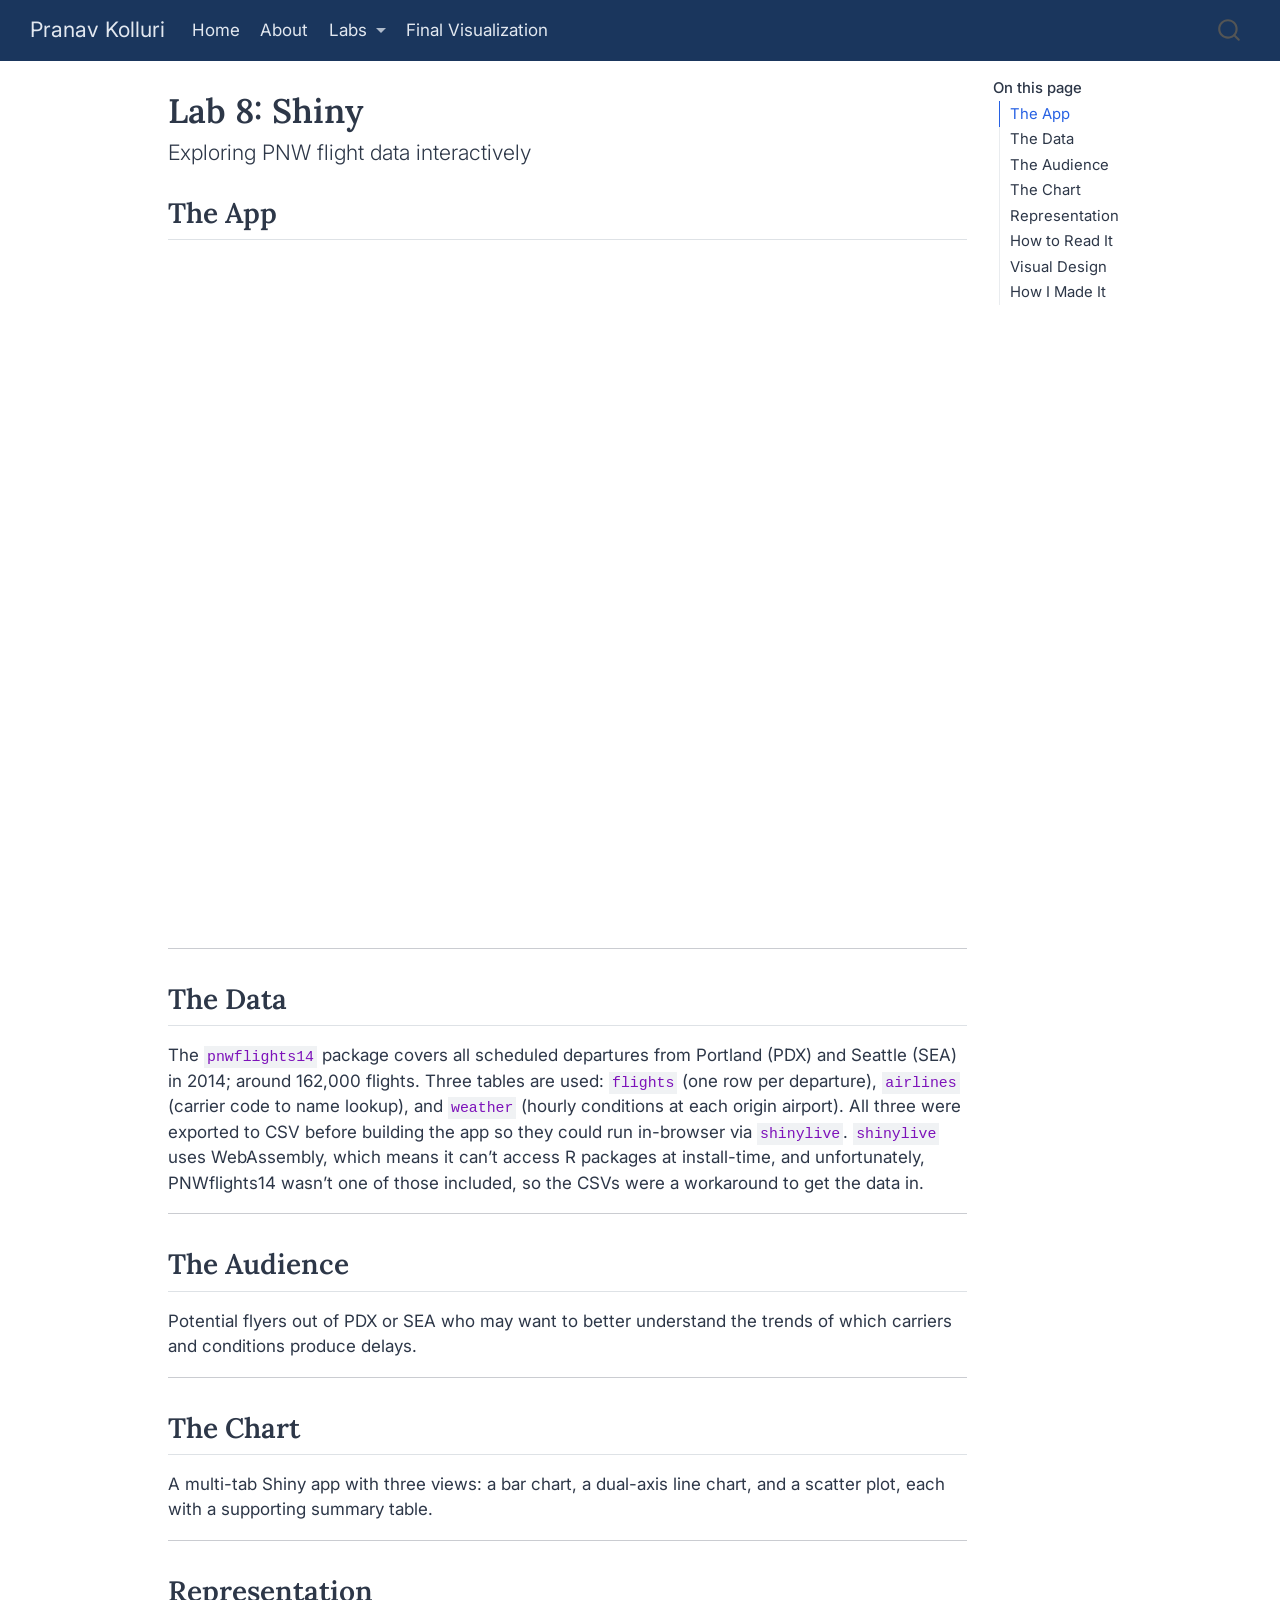
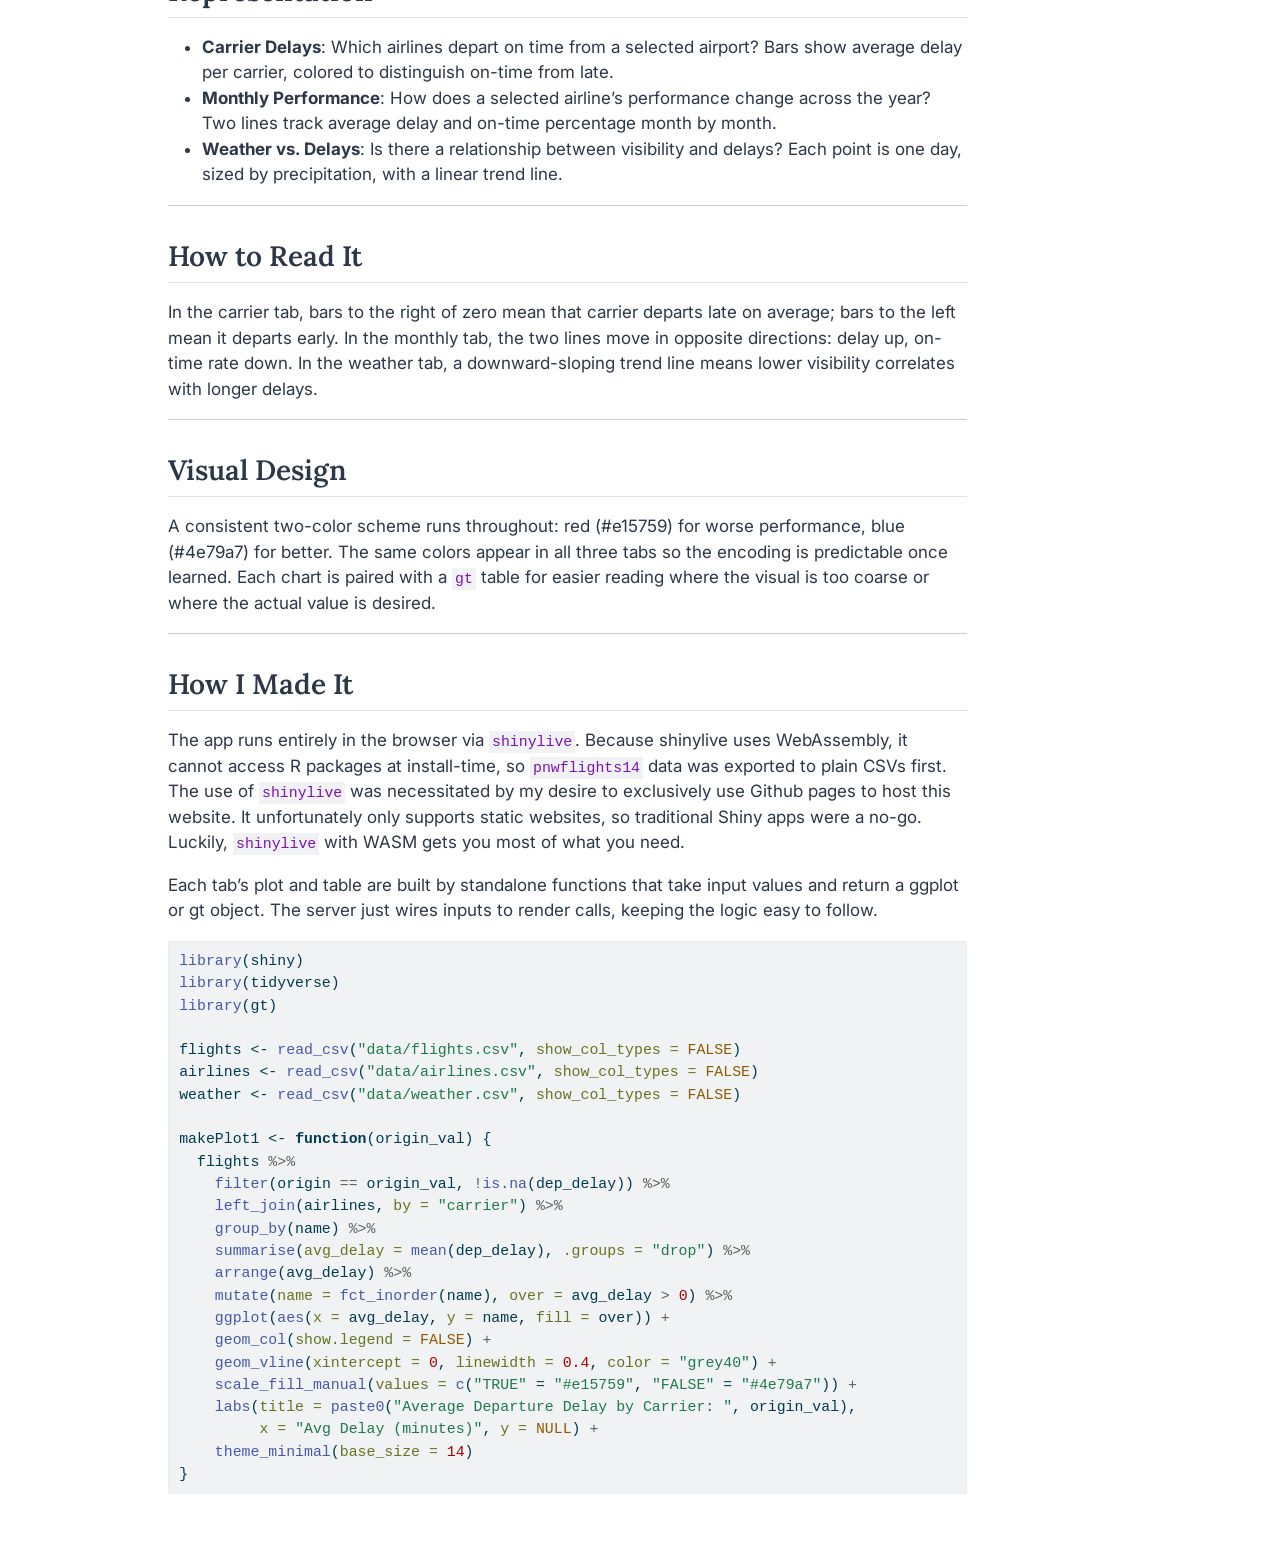
==== docs/index.html @ 8c64f542 "First commit" ====
<html xmlns="http://www.w3.org/1999/xhtml">    
  <head>      
    <title>Redirect to lab-shiny.html</title>      
    <meta http-equiv="refresh" content="0;URL='lab-shiny.html'" />    
  </head>    
  <body> 
  </body>  
</html>
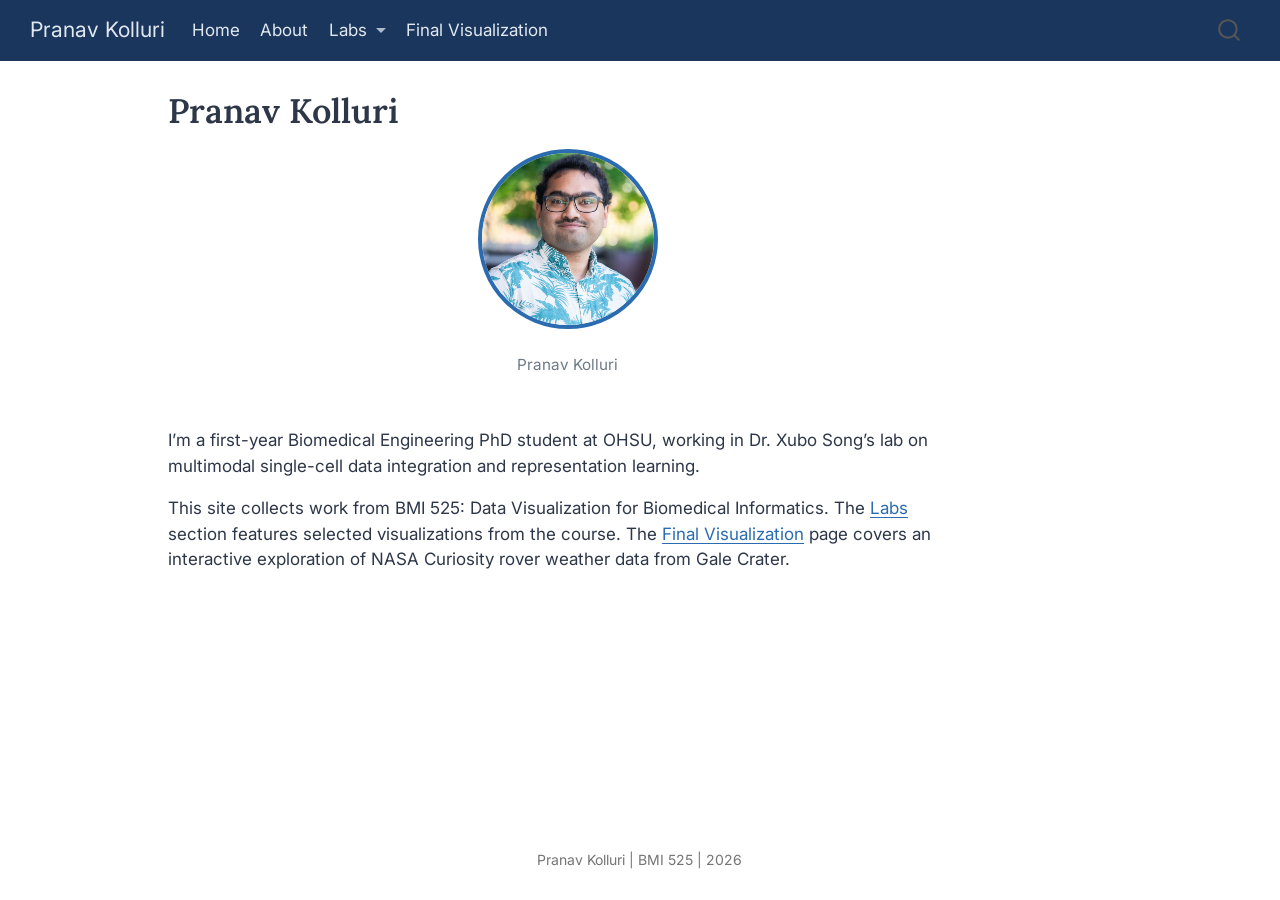
==== commit 4149c271: "refactor to have an images dir instead" ====
--- a/docs/index.html
+++ b/docs/index.html
@@ -1,8 +1,598 @@
-<html xmlns="http://www.w3.org/1999/xhtml">    
-  <head>      
-    <title>Redirect to lab-shiny.html</title>      
-    <meta http-equiv="refresh" content="0;URL='lab-shiny.html'" />    
-  </head>    
-  <body> 
-  </body>  
-</html>     
+<!DOCTYPE html>
+<html xmlns="http://www.w3.org/1999/xhtml" lang="en" xml:lang="en"><head>
+
+<meta charset="utf-8">
+<meta name="generator" content="quarto-1.9.37">
+
+<meta name="viewport" content="width=device-width, initial-scale=1.0, user-scalable=yes">
+
+
+<title>Pranav Kolluri</title>
+<style>
+/* Default styles provided by pandoc.
+** See https://pandoc.org/MANUAL.html#variables-for-html for config info.
+*/
+code{white-space: pre-wrap;}
+span.smallcaps{font-variant: small-caps;}
+div.columns{display: flex; gap: min(4vw, 1.5em);}
+div.column{flex: auto; overflow-x: auto;}
+div.hanging-indent{margin-left: 1.5em; text-indent: -1.5em;}
+ul.task-list{list-style: none;}
+ul.task-list li input[type="checkbox"] {
+  width: 0.8em;
+  margin: 0 0.8em 0.2em -1em; /* quarto-specific, see https://github.com/quarto-dev/quarto-cli/issues/4556 */ 
+  vertical-align: middle;
+}
+</style>
+
+
+<script src="site_libs/quarto-nav/quarto-nav.js"></script>
+<script src="site_libs/quarto-nav/headroom.min.js"></script>
+<script src="site_libs/clipboard/clipboard.min.js"></script>
+<script src="site_libs/quarto-search/autocomplete.umd.js"></script>
+<script src="site_libs/quarto-search/fuse.min.js"></script>
+<script src="site_libs/quarto-search/quarto-search.js"></script>
+<meta name="quarto:offset" content="./">
+<script src="site_libs/quarto-html/quarto.js" type="module"></script>
+<script src="site_libs/quarto-html/tabsets/tabsets.js" type="module"></script>
+<script src="site_libs/quarto-html/popper.min.js"></script>
+<script src="site_libs/quarto-html/tippy.umd.min.js"></script>
+<script src="site_libs/quarto-html/anchor.min.js"></script>
+<link href="site_libs/quarto-html/tippy.css" rel="stylesheet">
+<link href="site_libs/quarto-html/quarto-syntax-highlighting-7f8f88aac4f3542376d5c11b86a4c14d.css" rel="stylesheet" id="quarto-text-highlighting-styles">
+<script src="site_libs/bootstrap/bootstrap.min.js"></script>
+<link href="site_libs/bootstrap/bootstrap-icons.css" rel="stylesheet">
+<link href="site_libs/bootstrap/bootstrap-158031087360bce0ff56dc785ce39e06.min.css" rel="stylesheet" append-hash="true" id="quarto-bootstrap" data-mode="light">
+<script id="quarto-search-options" type="application/json">{
+  "location": "navbar",
+  "copy-button": false,
+  "collapse-after": 3,
+  "panel-placement": "end",
+  "type": "overlay",
+  "limit": 50,
+  "keyboard-shortcut": [
+    "f",
+    "/",
+    "s"
+  ],
+  "show-item-context": false,
+  "language": {
+    "search-no-results-text": "No results",
+    "search-matching-documents-text": "matching documents",
+    "search-copy-link-title": "Copy link to search",
+    "search-hide-matches-text": "Hide additional matches",
+    "search-more-match-text": "more match in this document",
+    "search-more-matches-text": "more matches in this document",
+    "search-clear-button-title": "Clear",
+    "search-text-placeholder": "",
+    "search-detached-cancel-button-title": "Cancel",
+    "search-submit-button-title": "Submit",
+    "search-label": "Search"
+  }
+}</script>
+
+
+<link rel="stylesheet" href="styles.css">
+</head>
+
+<body class="nav-fixed quarto-light">
+
+<div id="quarto-search-results"></div>
+  <header id="quarto-header" class="headroom fixed-top">
+    <nav class="navbar navbar-expand-lg " data-bs-theme="dark">
+      <div class="navbar-container container-fluid">
+      <div class="navbar-brand-container mx-auto">
+    <a class="navbar-brand" href="./index.html">
+    <span class="navbar-title">Pranav Kolluri</span>
+    </a>
+  </div>
+            <div id="quarto-search" class="" title="Search"></div>
+          <button class="navbar-toggler" type="button" data-bs-toggle="collapse" data-bs-target="#navbarCollapse" aria-controls="navbarCollapse" role="menu" aria-expanded="false" aria-label="Toggle navigation" onclick="if (window.quartoToggleHeadroom) { window.quartoToggleHeadroom(); }">
+  <span class="navbar-toggler-icon"></span>
+</button>
+          <div class="collapse navbar-collapse" id="navbarCollapse">
+            <ul class="navbar-nav navbar-nav-scroll me-auto">
+  <li class="nav-item">
+    <a class="nav-link active" href="./index.html" aria-current="page"> 
+<span class="menu-text">Home</span></a>
+  </li>  
+  <li class="nav-item">
+    <a class="nav-link" href="./about.html"> 
+<span class="menu-text">About</span></a>
+  </li>  
+  <li class="nav-item dropdown ">
+    <a class="nav-link dropdown-toggle" href="#" id="nav-menu-labs" role="link" data-bs-toggle="dropdown" aria-expanded="false">
+ <span class="menu-text">Labs</span>
+    </a>
+    <ul class="dropdown-menu" aria-labelledby="nav-menu-labs">    
+        <li>
+    <a class="dropdown-item" href="./lab-moma.html">
+ <span class="dropdown-text">Lab 2: MoMA</span></a>
+  </li>  
+        <li>
+    <a class="dropdown-item" href="./lab-color.html">
+ <span class="dropdown-text">Lab 3: Color</span></a>
+  </li>  
+        <li>
+    <a class="dropdown-item" href="./lab-maps.html">
+ <span class="dropdown-text">Lab 7: Maps</span></a>
+  </li>  
+        <li>
+    <a class="dropdown-item" href="./lab-shiny.html">
+ <span class="dropdown-text">Lab 8: Shiny</span></a>
+  </li>  
+    </ul>
+  </li>
+  <li class="nav-item">
+    <a class="nav-link" href="./final.html"> 
+<span class="menu-text">Final Visualization</span></a>
+  </li>  
+</ul>
+          </div> <!-- /navcollapse -->
+            <div class="quarto-navbar-tools">
+</div>
+      </div> <!-- /container-fluid -->
+    </nav>
+</header>
+<!-- content -->
+<div id="quarto-content" class="quarto-container page-columns page-rows-contents page-layout-article page-navbar">
+<!-- sidebar -->
+<!-- margin-sidebar -->
+    <div id="quarto-margin-sidebar" class="sidebar margin-sidebar zindex-bottom">
+        
+    </div>
+<!-- main -->
+<main class="content" id="quarto-document-content">
+
+<header id="title-block-header" class="quarto-title-block default">
+<div class="quarto-title">
+<h1 class="title">Pranav Kolluri</h1>
+</div>
+
+
+
+<div class="quarto-title-meta">
+
+    
+  
+    
+  </div>
+  
+
+
+</header>
+
+
+<div class="quarto-figure quarto-figure-center">
+<figure class="figure">
+<p><img src="images/pjk_headshot.jpg" class="profile-photo img-fluid figure-img"></p>
+<figcaption>Pranav Kolluri</figcaption>
+</figure>
+</div>
+<div class="hero-text">
+<p>I’m a first-year Biomedical Engineering PhD student at OHSU, working in Dr.&nbsp;Xubo Song’s lab on multimodal single-cell data integration and representation learning.</p>
+<p>This site collects work from BMI 525: Data Visualization for Biomedical Informatics. The <a href="./lab-moma.html">Labs</a> section features selected visualizations from the course. The <a href="./final.html">Final Visualization</a> page covers an interactive exploration of NASA Curiosity rover weather data from Gale Crater.</p>
+</div>
+
+
+
+</main> <!-- /main -->
+<script id="quarto-html-after-body" type="application/javascript">
+  window.document.addEventListener("DOMContentLoaded", function (event) {
+    const icon = "";
+    const anchorJS = new window.AnchorJS();
+    anchorJS.options = {
+      placement: 'right',
+      icon: icon
+    };
+    anchorJS.add('.anchored');
+    const isCodeAnnotation = (el) => {
+      for (const clz of el.classList) {
+        if (clz.startsWith('code-annotation-')) {                     
+          return true;
+        }
+      }
+      return false;
+    }
+    const onCopySuccess = function(e) {
+      // button target
+      const button = e.trigger;
+      // don't keep focus
+      button.blur();
+      // flash "checked"
+      button.classList.add('code-copy-button-checked');
+      var currentTitle = button.getAttribute("title");
+      button.setAttribute("title", "Copied!");
+      let tooltip;
+      if (window.bootstrap) {
+        button.setAttribute("data-bs-toggle", "tooltip");
+        button.setAttribute("data-bs-placement", "left");
+        button.setAttribute("data-bs-title", "Copied!");
+        tooltip = new bootstrap.Tooltip(button, 
+          { trigger: "manual", 
+            customClass: "code-copy-button-tooltip",
+            offset: [0, -8]});
+        tooltip.show();    
+      }
+      setTimeout(function() {
+        if (tooltip) {
+          tooltip.hide();
+          button.removeAttribute("data-bs-title");
+          button.removeAttribute("data-bs-toggle");
+          button.removeAttribute("data-bs-placement");
+        }
+        button.setAttribute("title", currentTitle);
+        button.classList.remove('code-copy-button-checked');
+      }, 1000);
+      // clear code selection
+      e.clearSelection();
+    }
+    const getTextToCopy = function(trigger) {
+      const outerScaffold = trigger.parentElement.cloneNode(true);
+      const codeEl = outerScaffold.querySelector('code');
+      for (const childEl of codeEl.children) {
+        if (isCodeAnnotation(childEl)) {
+          childEl.remove();
+        }
+      }
+      return codeEl.innerText;
+    }
+    const clipboard = new window.ClipboardJS('.code-copy-button:not([data-in-quarto-modal])', {
+      text: getTextToCopy
+    });
+    clipboard.on('success', onCopySuccess);
+    if (window.document.getElementById('quarto-embedded-source-code-modal')) {
+      const clipboardModal = new window.ClipboardJS('.code-copy-button[data-in-quarto-modal]', {
+        text: getTextToCopy,
+        container: window.document.getElementById('quarto-embedded-source-code-modal')
+      });
+      clipboardModal.on('success', onCopySuccess);
+    }
+      var localhostRegex = new RegExp(/^(?:http|https):\/\/localhost\:?[0-9]*\//);
+      var mailtoRegex = new RegExp(/^mailto:/);
+        var filterRegex = new RegExp('/' + window.location.host + '/');
+      var isInternal = (href) => {
+          return filterRegex.test(href) || localhostRegex.test(href) || mailtoRegex.test(href);
+      }
+      // Inspect non-navigation links and adorn them if external
+     var links = window.document.querySelectorAll('a[href]:not(.nav-link):not(.navbar-brand):not(.toc-action):not(.sidebar-link):not(.sidebar-item-toggle):not(.pagination-link):not(.no-external):not([aria-hidden]):not(.dropdown-item):not(.quarto-navigation-tool):not(.about-link)');
+      for (var i=0; i<links.length; i++) {
+        const link = links[i];
+        if (!isInternal(link.href)) {
+          // undo the damage that might have been done by quarto-nav.js in the case of
+          // links that we want to consider external
+          if (link.dataset.originalHref !== undefined) {
+            link.href = link.dataset.originalHref;
+          }
+        }
+      }
+    function tippyHover(el, contentFn, onTriggerFn, onUntriggerFn) {
+      const config = {
+        allowHTML: true,
+        maxWidth: 500,
+        delay: 100,
+        arrow: false,
+        appendTo: function(el) {
+            return el.parentElement;
+        },
+        interactive: true,
+        interactiveBorder: 10,
+        theme: 'quarto',
+        placement: 'bottom-start',
+      };
+      if (contentFn) {
+        config.content = contentFn;
+      }
+      if (onTriggerFn) {
+        config.onTrigger = onTriggerFn;
+      }
+      if (onUntriggerFn) {
+        config.onUntrigger = onUntriggerFn;
+      }
+      window.tippy(el, config); 
+    }
+    const noterefs = window.document.querySelectorAll('a[role="doc-noteref"]');
+    for (var i=0; i<noterefs.length; i++) {
+      const ref = noterefs[i];
+      tippyHover(ref, function() {
+        // use id or data attribute instead here
+        let href = ref.getAttribute('data-footnote-href') || ref.getAttribute('href');
+        try { href = new URL(href).hash; } catch {}
+        const id = href.replace(/^#\/?/, "");
+        const note = window.document.getElementById(id);
+        if (note) {
+          return note.innerHTML;
+        } else {
+          return "";
+        }
+      });
+    }
+    const xrefs = window.document.querySelectorAll('a.quarto-xref');
+    const processXRef = (id, note) => {
+      // Strip column container classes
+      const stripColumnClz = (el) => {
+        el.classList.remove("page-full", "page-columns");
+        if (el.children) {
+          for (const child of el.children) {
+            stripColumnClz(child);
+          }
+        }
+      }
+      stripColumnClz(note)
+      if (id === null || id.startsWith('sec-')) {
+        // Special case sections, only their first couple elements
+        const container = document.createElement("div");
+        if (note.children && note.children.length > 2) {
+          container.appendChild(note.children[0].cloneNode(true));
+          for (let i = 1; i < note.children.length; i++) {
+            const child = note.children[i];
+            if (child.tagName === "P" && child.innerText === "") {
+              continue;
+            } else {
+              container.appendChild(child.cloneNode(true));
+              break;
+            }
+          }
+          if (window.Quarto?.typesetMath) {
+            window.Quarto.typesetMath(container);
+          }
+          return container.innerHTML
+        } else {
+          if (window.Quarto?.typesetMath) {
+            window.Quarto.typesetMath(note);
+          }
+          return note.innerHTML;
+        }
+      } else {
+        // Remove any anchor links if they are present
+        const anchorLink = note.querySelector('a.anchorjs-link');
+        if (anchorLink) {
+          anchorLink.remove();
+        }
+        if (window.Quarto?.typesetMath) {
+          window.Quarto.typesetMath(note);
+        }
+        if (note.classList.contains("callout")) {
+          return note.outerHTML;
+        } else {
+          return note.innerHTML;
+        }
+      }
+    }
+    for (var i=0; i<xrefs.length; i++) {
+      const xref = xrefs[i];
+      tippyHover(xref, undefined, function(instance) {
+        instance.disable();
+        let url = xref.getAttribute('href');
+        let hash = undefined; 
+        if (url.startsWith('#')) {
+          hash = url;
+        } else {
+          try { hash = new URL(url).hash; } catch {}
+        }
+        if (hash) {
+          const id = hash.replace(/^#\/?/, "");
+          const note = window.document.getElementById(id);
+          if (note !== null) {
+            try {
+              const html = processXRef(id, note.cloneNode(true));
+              instance.setContent(html);
+            } finally {
+              instance.enable();
+              instance.show();
+            }
+          } else {
+            // See if we can fetch this
+            fetch(url.split('#')[0])
+            .then(res => res.text())
+            .then(html => {
+              const parser = new DOMParser();
+              const htmlDoc = parser.parseFromString(html, "text/html");
+              const note = htmlDoc.getElementById(id);
+              if (note !== null) {
+                const html = processXRef(id, note);
+                instance.setContent(html);
+              } 
+            }).finally(() => {
+              instance.enable();
+              instance.show();
+            });
+          }
+        } else {
+          // See if we can fetch a full url (with no hash to target)
+          // This is a special case and we should probably do some content thinning / targeting
+          fetch(url)
+          .then(res => res.text())
+          .then(html => {
+            const parser = new DOMParser();
+            const htmlDoc = parser.parseFromString(html, "text/html");
+            const note = htmlDoc.querySelector('main.content');
+            if (note !== null) {
+              // This should only happen for chapter cross references
+              // (since there is no id in the URL)
+              // remove the first header
+              if (note.children.length > 0 && note.children[0].tagName === "HEADER") {
+                note.children[0].remove();
+              }
+              const html = processXRef(null, note);
+              instance.setContent(html);
+            } 
+          }).finally(() => {
+            instance.enable();
+            instance.show();
+          });
+        }
+      }, function(instance) {
+      });
+    }
+        let selectedAnnoteEl;
+        const selectorForAnnotation = ( cell, annotation) => {
+          let cellAttr = 'data-code-cell="' + cell + '"';
+          let lineAttr = 'data-code-annotation="' +  annotation + '"';
+          const selector = 'span[' + cellAttr + '][' + lineAttr + ']';
+          return selector;
+        }
+        const selectCodeLines = (annoteEl) => {
+          const doc = window.document;
+          const targetCell = annoteEl.getAttribute("data-target-cell");
+          const targetAnnotation = annoteEl.getAttribute("data-target-annotation");
+          const annoteSpan = window.document.querySelector(selectorForAnnotation(targetCell, targetAnnotation));
+          const lines = annoteSpan.getAttribute("data-code-lines").split(",");
+          const lineIds = lines.map((line) => {
+            return targetCell + "-" + line;
+          })
+          let top = null;
+          let height = null;
+          let parent = null;
+          if (lineIds.length > 0) {
+              //compute the position of the single el (top and bottom and make a div)
+              const el = window.document.getElementById(lineIds[0]);
+              top = el.offsetTop;
+              height = el.offsetHeight;
+              parent = el.parentElement.parentElement;
+            if (lineIds.length > 1) {
+              const lastEl = window.document.getElementById(lineIds[lineIds.length - 1]);
+              const bottom = lastEl.offsetTop + lastEl.offsetHeight;
+              height = bottom - top;
+            }
+            if (top !== null && height !== null && parent !== null) {
+              // cook up a div (if necessary) and position it 
+              let div = window.document.getElementById("code-annotation-line-highlight");
+              if (div === null) {
+                div = window.document.createElement("div");
+                div.setAttribute("id", "code-annotation-line-highlight");
+                div.style.position = 'absolute';
+                parent.appendChild(div);
+              }
+              div.style.top = top - 2 + "px";
+              div.style.height = height + 4 + "px";
+              div.style.left = 0;
+              let gutterDiv = window.document.getElementById("code-annotation-line-highlight-gutter");
+              if (gutterDiv === null) {
+                gutterDiv = window.document.createElement("div");
+                gutterDiv.setAttribute("id", "code-annotation-line-highlight-gutter");
+                gutterDiv.style.position = 'absolute';
+                const codeCell = window.document.getElementById(targetCell);
+                const gutter = codeCell.querySelector('.code-annotation-gutter');
+                gutter.appendChild(gutterDiv);
+              }
+              gutterDiv.style.top = top - 2 + "px";
+              gutterDiv.style.height = height + 4 + "px";
+            }
+            selectedAnnoteEl = annoteEl;
+          }
+        };
+        const unselectCodeLines = () => {
+          const elementsIds = ["code-annotation-line-highlight", "code-annotation-line-highlight-gutter"];
+          elementsIds.forEach((elId) => {
+            const div = window.document.getElementById(elId);
+            if (div) {
+              div.remove();
+            }
+          });
+          selectedAnnoteEl = undefined;
+        };
+          // Handle positioning of the toggle
+      window.addEventListener(
+        "resize",
+        throttle(() => {
+          elRect = undefined;
+          if (selectedAnnoteEl) {
+            selectCodeLines(selectedAnnoteEl);
+          }
+        }, 10)
+      );
+      function throttle(fn, ms) {
+      let throttle = false;
+      let timer;
+        return (...args) => {
+          if(!throttle) { // first call gets through
+              fn.apply(this, args);
+              throttle = true;
+          } else { // all the others get throttled
+              if(timer) clearTimeout(timer); // cancel #2
+              timer = setTimeout(() => {
+                fn.apply(this, args);
+                timer = throttle = false;
+              }, ms);
+          }
+        };
+      }
+        // Attach click handler to the DT
+        const annoteDls = window.document.querySelectorAll('dt[data-target-cell]');
+        for (const annoteDlNode of annoteDls) {
+          annoteDlNode.addEventListener('click', (event) => {
+            const clickedEl = event.target;
+            if (clickedEl !== selectedAnnoteEl) {
+              unselectCodeLines();
+              const activeEl = window.document.querySelector('dt[data-target-cell].code-annotation-active');
+              if (activeEl) {
+                activeEl.classList.remove('code-annotation-active');
+              }
+              selectCodeLines(clickedEl);
+              clickedEl.classList.add('code-annotation-active');
+            } else {
+              // Unselect the line
+              unselectCodeLines();
+              clickedEl.classList.remove('code-annotation-active');
+            }
+          });
+        }
+    const findCites = (el) => {
+      const parentEl = el.parentElement;
+      if (parentEl) {
+        const cites = parentEl.dataset.cites;
+        if (cites) {
+          return {
+            el,
+            cites: cites.split(' ')
+          };
+        } else {
+          return findCites(el.parentElement)
+        }
+      } else {
+        return undefined;
+      }
+    };
+    var bibliorefs = window.document.querySelectorAll('a[role="doc-biblioref"]');
+    for (var i=0; i<bibliorefs.length; i++) {
+      const ref = bibliorefs[i];
+      const citeInfo = findCites(ref);
+      if (citeInfo) {
+        tippyHover(citeInfo.el, function() {
+          var popup = window.document.createElement('div');
+          citeInfo.cites.forEach(function(cite) {
+            var citeDiv = window.document.createElement('div');
+            citeDiv.classList.add('hanging-indent');
+            citeDiv.classList.add('csl-entry');
+            var biblioDiv = window.document.getElementById('ref-' + cite);
+            if (biblioDiv) {
+              citeDiv.innerHTML = biblioDiv.innerHTML;
+            }
+            popup.appendChild(citeDiv);
+          });
+          return popup.innerHTML;
+        });
+      }
+    }
+  });
+  </script>
+</div> <!-- /content -->
+<footer class="footer">
+  <div class="nav-footer">
+    <div class="nav-footer-left">
+      &nbsp;
+    </div>   
+    <div class="nav-footer-center">
+<p>Pranav Kolluri | BMI 525 | 2026</p>
+</div>
+    <div class="nav-footer-right">
+      &nbsp;
+    </div>
+  </div>
+</footer>
+
+
+
+
+</body></html>
--- a/docs/site_libs/quarto-html/tippy.css
+++ b/docs/site_libs/quarto-html/tippy.css
@@ -0,0 +1 @@
+.tippy-box[data-animation=fade][data-state=hidden]{opacity:0}[data-tippy-root]{max-width:calc(100vw - 10px)}.tippy-box{position:relative;background-color:#333;color:#fff;border-radius:4px;font-size:14px;line-height:1.4;white-space:normal;outline:0;transition-property:transform,visibility,opacity}.tippy-box[data-placement^=top]>.tippy-arrow{bottom:0}.tippy-box[data-placement^=top]>.tippy-arrow:before{bottom:-7px;left:0;border-width:8px 8px 0;border-top-color:initial;transform-origin:center top}.tippy-box[data-placement^=bottom]>.tippy-arrow{top:0}.tippy-box[data-placement^=bottom]>.tippy-arrow:before{top:-7px;left:0;border-width:0 8px 8px;border-bottom-color:initial;transform-origin:center bottom}.tippy-box[data-placement^=left]>.tippy-arrow{right:0}.tippy-box[data-placement^=left]>.tippy-arrow:before{border-width:8px 0 8px 8px;border-left-color:initial;right:-7px;transform-origin:center left}.tippy-box[data-placement^=right]>.tippy-arrow{left:0}.tippy-box[data-placement^=right]>.tippy-arrow:before{left:-7px;border-width:8px 8px 8px 0;border-right-color:initial;transform-origin:center right}.tippy-box[data-inertia][data-state=visible]{transition-timing-function:cubic-bezier(.54,1.5,.38,1.11)}.tippy-arrow{width:16px;height:16px;color:#333}.tippy-arrow:before{content:"";position:absolute;border-color:transparent;border-style:solid}.tippy-content{position:relative;padding:5px 9px;z-index:1}
--- a/docs/site_libs/quarto-html/quarto-syntax-highlighting-7f8f88aac4f3542376d5c11b86a4c14d.css
+++ b/docs/site_libs/quarto-html/quarto-syntax-highlighting-7f8f88aac4f3542376d5c11b86a4c14d.css
@@ -0,0 +1,236 @@
+/* quarto syntax highlight colors */
+:root {
+  --quarto-hl-ot-color: #003B4F;
+  --quarto-hl-at-color: #657422;
+  --quarto-hl-ss-color: #20794D;
+  --quarto-hl-an-color: #5E5E5E;
+  --quarto-hl-fu-color: #4758AB;
+  --quarto-hl-st-color: #20794D;
+  --quarto-hl-cf-color: #003B4F;
+  --quarto-hl-op-color: #5E5E5E;
+  --quarto-hl-er-color: #AD0000;
+  --quarto-hl-bn-color: #AD0000;
+  --quarto-hl-al-color: #AD0000;
+  --quarto-hl-va-color: #111111;
+  --quarto-hl-bu-color: inherit;
+  --quarto-hl-ex-color: inherit;
+  --quarto-hl-pp-color: #AD0000;
+  --quarto-hl-in-color: #5E5E5E;
+  --quarto-hl-vs-color: #20794D;
+  --quarto-hl-wa-color: #5E5E5E;
+  --quarto-hl-do-color: #5E5E5E;
+  --quarto-hl-im-color: #00769E;
+  --quarto-hl-ch-color: #20794D;
+  --quarto-hl-dt-color: #AD0000;
+  --quarto-hl-fl-color: #AD0000;
+  --quarto-hl-co-color: #5E5E5E;
+  --quarto-hl-cv-color: #5E5E5E;
+  --quarto-hl-cn-color: #8f5902;
+  --quarto-hl-sc-color: #5E5E5E;
+  --quarto-hl-dv-color: #AD0000;
+  --quarto-hl-kw-color: #003B4F;
+}
+
+/* other quarto variables */
+:root {
+  --quarto-font-monospace: SFMono-Regular, Menlo, Monaco, Consolas, "Liberation Mono", "Courier New", monospace;
+}
+
+/* syntax highlight based on Pandoc's rules */
+pre > code.sourceCode > span {
+  color: #003B4F;
+}
+
+code.sourceCode > span {
+  color: #003B4F;
+}
+
+div.sourceCode,
+div.sourceCode pre.sourceCode {
+  color: #003B4F;
+}
+
+/* Normal */
+code span {
+  color: #003B4F;
+}
+
+/* Alert */
+code span.al {
+  color: #AD0000;
+  font-style: inherit;
+}
+
+/* Annotation */
+code span.an {
+  color: #5E5E5E;
+  font-style: inherit;
+}
+
+/* Attribute */
+code span.at {
+  color: #657422;
+  font-style: inherit;
+}
+
+/* BaseN */
+code span.bn {
+  color: #AD0000;
+  font-style: inherit;
+}
+
+/* BuiltIn */
+code span.bu {
+  font-style: inherit;
+}
+
+/* ControlFlow */
+code span.cf {
+  color: #003B4F;
+  font-weight: bold;
+  font-style: inherit;
+}
+
+/* Char */
+code span.ch {
+  color: #20794D;
+  font-style: inherit;
+}
+
+/* Constant */
+code span.cn {
+  color: #8f5902;
+  font-style: inherit;
+}
+
+/* Comment */
+code span.co {
+  color: #5E5E5E;
+  font-style: inherit;
+}
+
+/* CommentVar */
+code span.cv {
+  color: #5E5E5E;
+  font-style: italic;
+}
+
+/* Documentation */
+code span.do {
+  color: #5E5E5E;
+  font-style: italic;
+}
+
+/* DataType */
+code span.dt {
+  color: #AD0000;
+  font-style: inherit;
+}
+
+/* DecVal */
+code span.dv {
+  color: #AD0000;
+  font-style: inherit;
+}
+
+/* Error */
+code span.er {
+  color: #AD0000;
+  font-style: inherit;
+}
+
+/* Extension */
+code span.ex {
+  font-style: inherit;
+}
+
+/* Float */
+code span.fl {
+  color: #AD0000;
+  font-style: inherit;
+}
+
+/* Function */
+code span.fu {
+  color: #4758AB;
+  font-style: inherit;
+}
+
+/* Import */
+code span.im {
+  color: #00769E;
+  font-style: inherit;
+}
+
+/* Information */
+code span.in {
+  color: #5E5E5E;
+  font-style: inherit;
+}
+
+/* Keyword */
+code span.kw {
+  color: #003B4F;
+  font-weight: bold;
+  font-style: inherit;
+}
+
+/* Operator */
+code span.op {
+  color: #5E5E5E;
+  font-style: inherit;
+}
+
+/* Other */
+code span.ot {
+  color: #003B4F;
+  font-style: inherit;
+}
+
+/* Preprocessor */
+code span.pp {
+  color: #AD0000;
+  font-style: inherit;
+}
+
+/* SpecialChar */
+code span.sc {
+  color: #5E5E5E;
+  font-style: inherit;
+}
+
+/* SpecialString */
+code span.ss {
+  color: #20794D;
+  font-style: inherit;
+}
+
+/* String */
+code span.st {
+  color: #20794D;
+  font-style: inherit;
+}
+
+/* Variable */
+code span.va {
+  color: #111111;
+  font-style: inherit;
+}
+
+/* VerbatimString */
+code span.vs {
+  color: #20794D;
+  font-style: inherit;
+}
+
+/* Warning */
+code span.wa {
+  color: #5E5E5E;
+  font-style: italic;
+}
+
+.prevent-inlining {
+  content: "</";
+}
+
+/*# sourceMappingURL=789ad8cd35626ba772517505b42a116e.css.map */
--- a/docs/styles.css
+++ b/docs/styles.css
@@ -0,0 +1,55 @@
+@import url('https://fonts.googleapis.com/css2?family=Inter:ital,wght@0,300;0,400;0,600;1,400&family=Lora:wght@400;600&display=swap');
+
+body {
+  font-family: 'Inter', sans-serif;
+  font-weight: 400;
+  color: #2d3748;
+}
+
+h1, h2, h3, h4 {
+  font-family: 'Lora', serif;
+  font-weight: 600;
+}
+
+.navbar {
+  background-color: #1a365d !important;
+}
+
+.navbar-brand, .navbar .nav-link {
+  color: #e2e8f0 !important;
+}
+
+.navbar .nav-link:hover {
+  color: #ffffff !important;
+}
+
+a {
+  color: #2b6cb0;
+}
+
+a:hover {
+  color: #1a365d;
+}
+
+.hero-text {
+  padding: 2rem 0 1rem 0;
+}
+
+.profile-photo {
+  border-radius: 50%;
+  width: 180px;
+  height: 180px;
+  object-fit: cover;
+  object-position: center 20%;
+  border: 4px solid #2b6cb0;
+  display: block;
+  margin: 0 auto 1.5rem auto;
+}
+
+code {
+  font-size: 0.875em;
+}
+
+.figure-caption, figcaption {
+  text-align: center;
+}
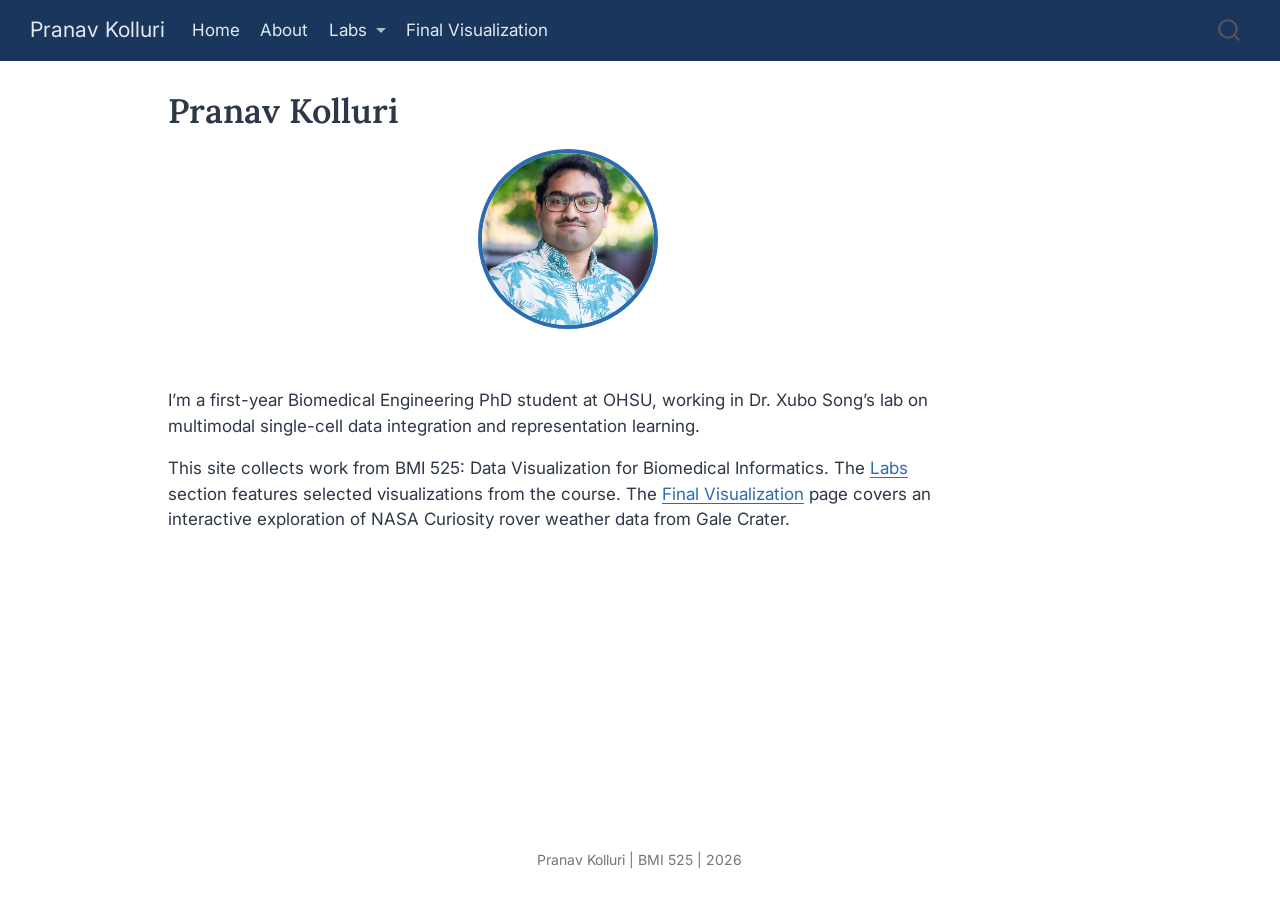
==== commit 0cd1a67b: "removed image caption" ====
--- a/docs/index.html
+++ b/docs/index.html
@@ -163,12 +163,7 @@
 </header>
 
 
-<div class="quarto-figure quarto-figure-center">
-<figure class="figure">
-<p><img src="images/pjk_headshot.jpg" class="profile-photo img-fluid figure-img"></p>
-<figcaption>Pranav Kolluri</figcaption>
-</figure>
-</div>
+<p><img src="images/pjk_headshot.jpg" class="profile-photo img-fluid"></p>
 <div class="hero-text">
 <p>I’m a first-year Biomedical Engineering PhD student at OHSU, working in Dr.&nbsp;Xubo Song’s lab on multimodal single-cell data integration and representation learning.</p>
 <p>This site collects work from BMI 525: Data Visualization for Biomedical Informatics. The <a href="./lab-moma.html">Labs</a> section features selected visualizations from the course. The <a href="./final.html">Final Visualization</a> page covers an interactive exploration of NASA Curiosity rover weather data from Gale Crater.</p>
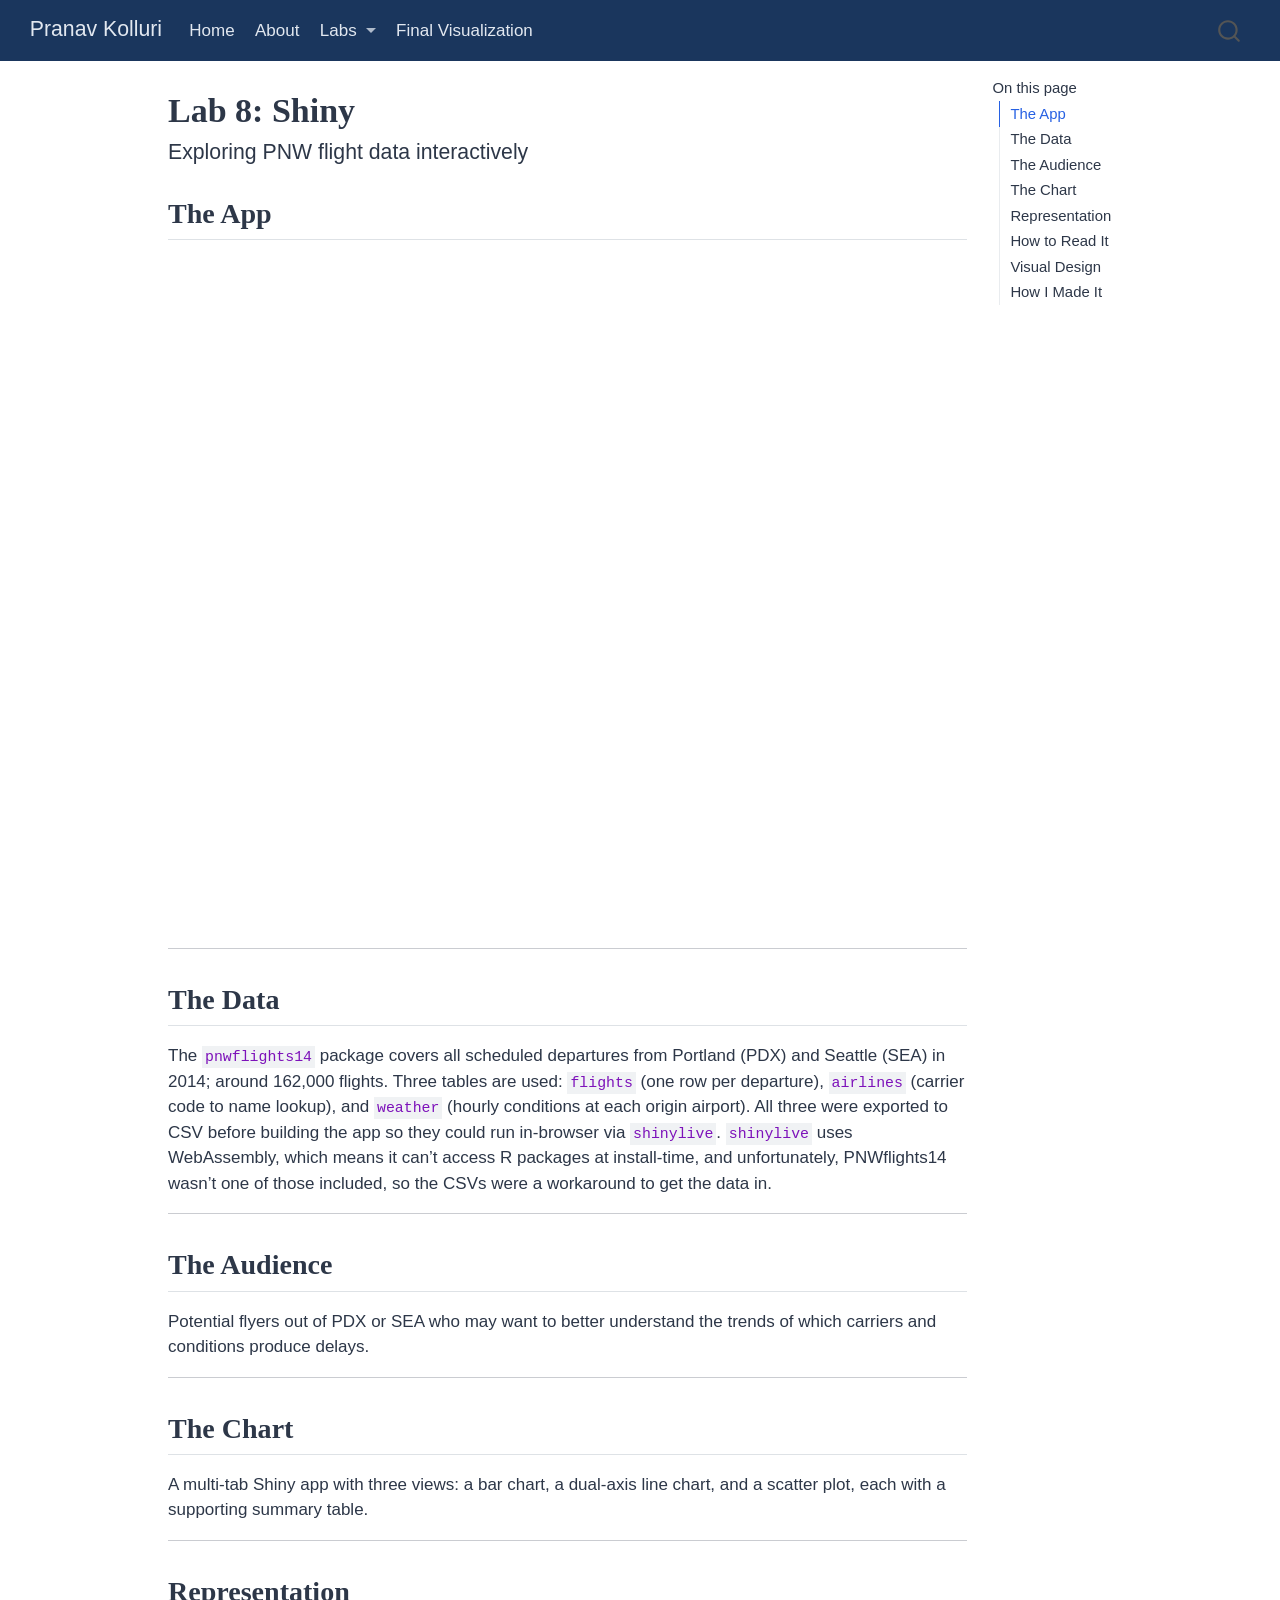
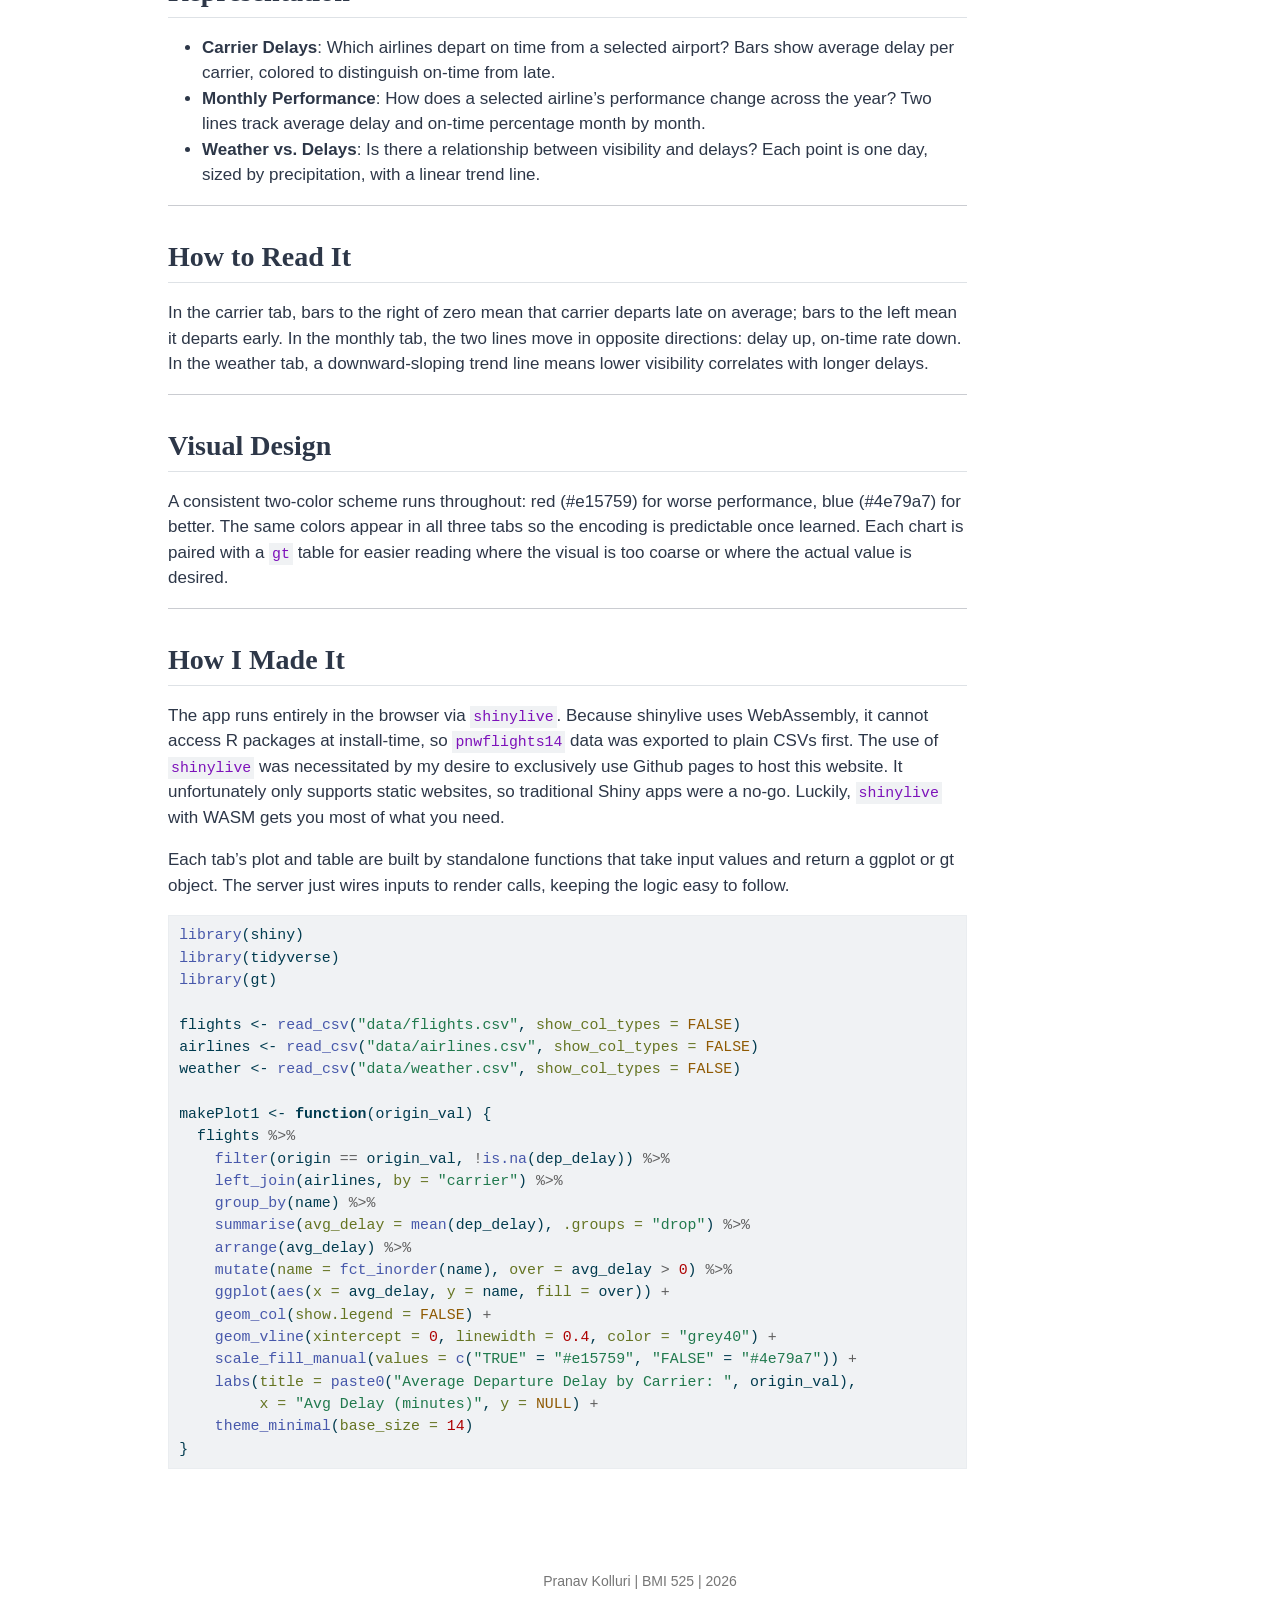
==== commit 1418cdd4: "fixed missing images for the labs, i made an oopsy on the gitignore" ====
--- a/docs/index.html
+++ b/docs/index.html
@@ -1,593 +1,8 @@
-<!DOCTYPE html>
-<html xmlns="http://www.w3.org/1999/xhtml" lang="en" xml:lang="en"><head>
-
-<meta charset="utf-8">
-<meta name="generator" content="quarto-1.9.37">
-
-<meta name="viewport" content="width=device-width, initial-scale=1.0, user-scalable=yes">
-
-
-<title>Pranav Kolluri</title>
-<style>
-/* Default styles provided by pandoc.
-** See https://pandoc.org/MANUAL.html#variables-for-html for config info.
-*/
-code{white-space: pre-wrap;}
-span.smallcaps{font-variant: small-caps;}
-div.columns{display: flex; gap: min(4vw, 1.5em);}
-div.column{flex: auto; overflow-x: auto;}
-div.hanging-indent{margin-left: 1.5em; text-indent: -1.5em;}
-ul.task-list{list-style: none;}
-ul.task-list li input[type="checkbox"] {
-  width: 0.8em;
-  margin: 0 0.8em 0.2em -1em; /* quarto-specific, see https://github.com/quarto-dev/quarto-cli/issues/4556 */ 
-  vertical-align: middle;
-}
-</style>
-
-
-<script src="site_libs/quarto-nav/quarto-nav.js"></script>
-<script src="site_libs/quarto-nav/headroom.min.js"></script>
-<script src="site_libs/clipboard/clipboard.min.js"></script>
-<script src="site_libs/quarto-search/autocomplete.umd.js"></script>
-<script src="site_libs/quarto-search/fuse.min.js"></script>
-<script src="site_libs/quarto-search/quarto-search.js"></script>
-<meta name="quarto:offset" content="./">
-<script src="site_libs/quarto-html/quarto.js" type="module"></script>
-<script src="site_libs/quarto-html/tabsets/tabsets.js" type="module"></script>
-<script src="site_libs/quarto-html/popper.min.js"></script>
-<script src="site_libs/quarto-html/tippy.umd.min.js"></script>
-<script src="site_libs/quarto-html/anchor.min.js"></script>
-<link href="site_libs/quarto-html/tippy.css" rel="stylesheet">
-<link href="site_libs/quarto-html/quarto-syntax-highlighting-7f8f88aac4f3542376d5c11b86a4c14d.css" rel="stylesheet" id="quarto-text-highlighting-styles">
-<script src="site_libs/bootstrap/bootstrap.min.js"></script>
-<link href="site_libs/bootstrap/bootstrap-icons.css" rel="stylesheet">
-<link href="site_libs/bootstrap/bootstrap-158031087360bce0ff56dc785ce39e06.min.css" rel="stylesheet" append-hash="true" id="quarto-bootstrap" data-mode="light">
-<script id="quarto-search-options" type="application/json">{
-  "location": "navbar",
-  "copy-button": false,
-  "collapse-after": 3,
-  "panel-placement": "end",
-  "type": "overlay",
-  "limit": 50,
-  "keyboard-shortcut": [
-    "f",
-    "/",
-    "s"
-  ],
-  "show-item-context": false,
-  "language": {
-    "search-no-results-text": "No results",
-    "search-matching-documents-text": "matching documents",
-    "search-copy-link-title": "Copy link to search",
-    "search-hide-matches-text": "Hide additional matches",
-    "search-more-match-text": "more match in this document",
-    "search-more-matches-text": "more matches in this document",
-    "search-clear-button-title": "Clear",
-    "search-text-placeholder": "",
-    "search-detached-cancel-button-title": "Cancel",
-    "search-submit-button-title": "Submit",
-    "search-label": "Search"
-  }
-}</script>
-
-
-<link rel="stylesheet" href="styles.css">
-</head>
-
-<body class="nav-fixed quarto-light">
-
-<div id="quarto-search-results"></div>
-  <header id="quarto-header" class="headroom fixed-top">
-    <nav class="navbar navbar-expand-lg " data-bs-theme="dark">
-      <div class="navbar-container container-fluid">
-      <div class="navbar-brand-container mx-auto">
-    <a class="navbar-brand" href="./index.html">
-    <span class="navbar-title">Pranav Kolluri</span>
-    </a>
-  </div>
-            <div id="quarto-search" class="" title="Search"></div>
-          <button class="navbar-toggler" type="button" data-bs-toggle="collapse" data-bs-target="#navbarCollapse" aria-controls="navbarCollapse" role="menu" aria-expanded="false" aria-label="Toggle navigation" onclick="if (window.quartoToggleHeadroom) { window.quartoToggleHeadroom(); }">
-  <span class="navbar-toggler-icon"></span>
-</button>
-          <div class="collapse navbar-collapse" id="navbarCollapse">
-            <ul class="navbar-nav navbar-nav-scroll me-auto">
-  <li class="nav-item">
-    <a class="nav-link active" href="./index.html" aria-current="page"> 
-<span class="menu-text">Home</span></a>
-  </li>  
-  <li class="nav-item">
-    <a class="nav-link" href="./about.html"> 
-<span class="menu-text">About</span></a>
-  </li>  
-  <li class="nav-item dropdown ">
-    <a class="nav-link dropdown-toggle" href="#" id="nav-menu-labs" role="link" data-bs-toggle="dropdown" aria-expanded="false">
- <span class="menu-text">Labs</span>
-    </a>
-    <ul class="dropdown-menu" aria-labelledby="nav-menu-labs">    
-        <li>
-    <a class="dropdown-item" href="./lab-moma.html">
- <span class="dropdown-text">Lab 2: MoMA</span></a>
-  </li>  
-        <li>
-    <a class="dropdown-item" href="./lab-color.html">
- <span class="dropdown-text">Lab 3: Color</span></a>
-  </li>  
-        <li>
-    <a class="dropdown-item" href="./lab-maps.html">
- <span class="dropdown-text">Lab 7: Maps</span></a>
-  </li>  
-        <li>
-    <a class="dropdown-item" href="./lab-shiny.html">
- <span class="dropdown-text">Lab 8: Shiny</span></a>
-  </li>  
-    </ul>
-  </li>
-  <li class="nav-item">
-    <a class="nav-link" href="./final.html"> 
-<span class="menu-text">Final Visualization</span></a>
-  </li>  
-</ul>
-          </div> <!-- /navcollapse -->
-            <div class="quarto-navbar-tools">
-</div>
-      </div> <!-- /container-fluid -->
-    </nav>
-</header>
-<!-- content -->
-<div id="quarto-content" class="quarto-container page-columns page-rows-contents page-layout-article page-navbar">
-<!-- sidebar -->
-<!-- margin-sidebar -->
-    <div id="quarto-margin-sidebar" class="sidebar margin-sidebar zindex-bottom">
-        
-    </div>
-<!-- main -->
-<main class="content" id="quarto-document-content">
-
-<header id="title-block-header" class="quarto-title-block default">
-<div class="quarto-title">
-<h1 class="title">Pranav Kolluri</h1>
-</div>
-
-
-
-<div class="quarto-title-meta">
-
-    
-  
-    
-  </div>
-  
-
-
-</header>
-
-
-<p><img src="images/pjk_headshot.jpg" class="profile-photo img-fluid"></p>
-<div class="hero-text">
-<p>I’m a first-year Biomedical Engineering PhD student at OHSU, working in Dr.&nbsp;Xubo Song’s lab on multimodal single-cell data integration and representation learning.</p>
-<p>This site collects work from BMI 525: Data Visualization for Biomedical Informatics. The <a href="./lab-moma.html">Labs</a> section features selected visualizations from the course. The <a href="./final.html">Final Visualization</a> page covers an interactive exploration of NASA Curiosity rover weather data from Gale Crater.</p>
-</div>
-
-
-
-</main> <!-- /main -->
-<script id="quarto-html-after-body" type="application/javascript">
-  window.document.addEventListener("DOMContentLoaded", function (event) {
-    const icon = "";
-    const anchorJS = new window.AnchorJS();
-    anchorJS.options = {
-      placement: 'right',
-      icon: icon
-    };
-    anchorJS.add('.anchored');
-    const isCodeAnnotation = (el) => {
-      for (const clz of el.classList) {
-        if (clz.startsWith('code-annotation-')) {                     
-          return true;
-        }
-      }
-      return false;
-    }
-    const onCopySuccess = function(e) {
-      // button target
-      const button = e.trigger;
-      // don't keep focus
-      button.blur();
-      // flash "checked"
-      button.classList.add('code-copy-button-checked');
-      var currentTitle = button.getAttribute("title");
-      button.setAttribute("title", "Copied!");
-      let tooltip;
-      if (window.bootstrap) {
-        button.setAttribute("data-bs-toggle", "tooltip");
-        button.setAttribute("data-bs-placement", "left");
-        button.setAttribute("data-bs-title", "Copied!");
-        tooltip = new bootstrap.Tooltip(button, 
-          { trigger: "manual", 
-            customClass: "code-copy-button-tooltip",
-            offset: [0, -8]});
-        tooltip.show();    
-      }
-      setTimeout(function() {
-        if (tooltip) {
-          tooltip.hide();
-          button.removeAttribute("data-bs-title");
-          button.removeAttribute("data-bs-toggle");
-          button.removeAttribute("data-bs-placement");
-        }
-        button.setAttribute("title", currentTitle);
-        button.classList.remove('code-copy-button-checked');
-      }, 1000);
-      // clear code selection
-      e.clearSelection();
-    }
-    const getTextToCopy = function(trigger) {
-      const outerScaffold = trigger.parentElement.cloneNode(true);
-      const codeEl = outerScaffold.querySelector('code');
-      for (const childEl of codeEl.children) {
-        if (isCodeAnnotation(childEl)) {
-          childEl.remove();
-        }
-      }
-      return codeEl.innerText;
-    }
-    const clipboard = new window.ClipboardJS('.code-copy-button:not([data-in-quarto-modal])', {
-      text: getTextToCopy
-    });
-    clipboard.on('success', onCopySuccess);
-    if (window.document.getElementById('quarto-embedded-source-code-modal')) {
-      const clipboardModal = new window.ClipboardJS('.code-copy-button[data-in-quarto-modal]', {
-        text: getTextToCopy,
-        container: window.document.getElementById('quarto-embedded-source-code-modal')
-      });
-      clipboardModal.on('success', onCopySuccess);
-    }
-      var localhostRegex = new RegExp(/^(?:http|https):\/\/localhost\:?[0-9]*\//);
-      var mailtoRegex = new RegExp(/^mailto:/);
-        var filterRegex = new RegExp('/' + window.location.host + '/');
-      var isInternal = (href) => {
-          return filterRegex.test(href) || localhostRegex.test(href) || mailtoRegex.test(href);
-      }
-      // Inspect non-navigation links and adorn them if external
-     var links = window.document.querySelectorAll('a[href]:not(.nav-link):not(.navbar-brand):not(.toc-action):not(.sidebar-link):not(.sidebar-item-toggle):not(.pagination-link):not(.no-external):not([aria-hidden]):not(.dropdown-item):not(.quarto-navigation-tool):not(.about-link)');
-      for (var i=0; i<links.length; i++) {
-        const link = links[i];
-        if (!isInternal(link.href)) {
-          // undo the damage that might have been done by quarto-nav.js in the case of
-          // links that we want to consider external
-          if (link.dataset.originalHref !== undefined) {
-            link.href = link.dataset.originalHref;
-          }
-        }
-      }
-    function tippyHover(el, contentFn, onTriggerFn, onUntriggerFn) {
-      const config = {
-        allowHTML: true,
-        maxWidth: 500,
-        delay: 100,
-        arrow: false,
-        appendTo: function(el) {
-            return el.parentElement;
-        },
-        interactive: true,
-        interactiveBorder: 10,
-        theme: 'quarto',
-        placement: 'bottom-start',
-      };
-      if (contentFn) {
-        config.content = contentFn;
-      }
-      if (onTriggerFn) {
-        config.onTrigger = onTriggerFn;
-      }
-      if (onUntriggerFn) {
-        config.onUntrigger = onUntriggerFn;
-      }
-      window.tippy(el, config); 
-    }
-    const noterefs = window.document.querySelectorAll('a[role="doc-noteref"]');
-    for (var i=0; i<noterefs.length; i++) {
-      const ref = noterefs[i];
-      tippyHover(ref, function() {
-        // use id or data attribute instead here
-        let href = ref.getAttribute('data-footnote-href') || ref.getAttribute('href');
-        try { href = new URL(href).hash; } catch {}
-        const id = href.replace(/^#\/?/, "");
-        const note = window.document.getElementById(id);
-        if (note) {
-          return note.innerHTML;
-        } else {
-          return "";
-        }
-      });
-    }
-    const xrefs = window.document.querySelectorAll('a.quarto-xref');
-    const processXRef = (id, note) => {
-      // Strip column container classes
-      const stripColumnClz = (el) => {
-        el.classList.remove("page-full", "page-columns");
-        if (el.children) {
-          for (const child of el.children) {
-            stripColumnClz(child);
-          }
-        }
-      }
-      stripColumnClz(note)
-      if (id === null || id.startsWith('sec-')) {
-        // Special case sections, only their first couple elements
-        const container = document.createElement("div");
-        if (note.children && note.children.length > 2) {
-          container.appendChild(note.children[0].cloneNode(true));
-          for (let i = 1; i < note.children.length; i++) {
-            const child = note.children[i];
-            if (child.tagName === "P" && child.innerText === "") {
-              continue;
-            } else {
-              container.appendChild(child.cloneNode(true));
-              break;
-            }
-          }
-          if (window.Quarto?.typesetMath) {
-            window.Quarto.typesetMath(container);
-          }
-          return container.innerHTML
-        } else {
-          if (window.Quarto?.typesetMath) {
-            window.Quarto.typesetMath(note);
-          }
-          return note.innerHTML;
-        }
-      } else {
-        // Remove any anchor links if they are present
-        const anchorLink = note.querySelector('a.anchorjs-link');
-        if (anchorLink) {
-          anchorLink.remove();
-        }
-        if (window.Quarto?.typesetMath) {
-          window.Quarto.typesetMath(note);
-        }
-        if (note.classList.contains("callout")) {
-          return note.outerHTML;
-        } else {
-          return note.innerHTML;
-        }
-      }
-    }
-    for (var i=0; i<xrefs.length; i++) {
-      const xref = xrefs[i];
-      tippyHover(xref, undefined, function(instance) {
-        instance.disable();
-        let url = xref.getAttribute('href');
-        let hash = undefined; 
-        if (url.startsWith('#')) {
-          hash = url;
-        } else {
-          try { hash = new URL(url).hash; } catch {}
-        }
-        if (hash) {
-          const id = hash.replace(/^#\/?/, "");
-          const note = window.document.getElementById(id);
-          if (note !== null) {
-            try {
-              const html = processXRef(id, note.cloneNode(true));
-              instance.setContent(html);
-            } finally {
-              instance.enable();
-              instance.show();
-            }
-          } else {
-            // See if we can fetch this
-            fetch(url.split('#')[0])
-            .then(res => res.text())
-            .then(html => {
-              const parser = new DOMParser();
-              const htmlDoc = parser.parseFromString(html, "text/html");
-              const note = htmlDoc.getElementById(id);
-              if (note !== null) {
-                const html = processXRef(id, note);
-                instance.setContent(html);
-              } 
-            }).finally(() => {
-              instance.enable();
-              instance.show();
-            });
-          }
-        } else {
-          // See if we can fetch a full url (with no hash to target)
-          // This is a special case and we should probably do some content thinning / targeting
-          fetch(url)
-          .then(res => res.text())
-          .then(html => {
-            const parser = new DOMParser();
-            const htmlDoc = parser.parseFromString(html, "text/html");
-            const note = htmlDoc.querySelector('main.content');
-            if (note !== null) {
-              // This should only happen for chapter cross references
-              // (since there is no id in the URL)
-              // remove the first header
-              if (note.children.length > 0 && note.children[0].tagName === "HEADER") {
-                note.children[0].remove();
-              }
-              const html = processXRef(null, note);
-              instance.setContent(html);
-            } 
-          }).finally(() => {
-            instance.enable();
-            instance.show();
-          });
-        }
-      }, function(instance) {
-      });
-    }
-        let selectedAnnoteEl;
-        const selectorForAnnotation = ( cell, annotation) => {
-          let cellAttr = 'data-code-cell="' + cell + '"';
-          let lineAttr = 'data-code-annotation="' +  annotation + '"';
-          const selector = 'span[' + cellAttr + '][' + lineAttr + ']';
-          return selector;
-        }
-        const selectCodeLines = (annoteEl) => {
-          const doc = window.document;
-          const targetCell = annoteEl.getAttribute("data-target-cell");
-          const targetAnnotation = annoteEl.getAttribute("data-target-annotation");
-          const annoteSpan = window.document.querySelector(selectorForAnnotation(targetCell, targetAnnotation));
-          const lines = annoteSpan.getAttribute("data-code-lines").split(",");
-          const lineIds = lines.map((line) => {
-            return targetCell + "-" + line;
-          })
-          let top = null;
-          let height = null;
-          let parent = null;
-          if (lineIds.length > 0) {
-              //compute the position of the single el (top and bottom and make a div)
-              const el = window.document.getElementById(lineIds[0]);
-              top = el.offsetTop;
-              height = el.offsetHeight;
-              parent = el.parentElement.parentElement;
-            if (lineIds.length > 1) {
-              const lastEl = window.document.getElementById(lineIds[lineIds.length - 1]);
-              const bottom = lastEl.offsetTop + lastEl.offsetHeight;
-              height = bottom - top;
-            }
-            if (top !== null && height !== null && parent !== null) {
-              // cook up a div (if necessary) and position it 
-              let div = window.document.getElementById("code-annotation-line-highlight");
-              if (div === null) {
-                div = window.document.createElement("div");
-                div.setAttribute("id", "code-annotation-line-highlight");
-                div.style.position = 'absolute';
-                parent.appendChild(div);
-              }
-              div.style.top = top - 2 + "px";
-              div.style.height = height + 4 + "px";
-              div.style.left = 0;
-              let gutterDiv = window.document.getElementById("code-annotation-line-highlight-gutter");
-              if (gutterDiv === null) {
-                gutterDiv = window.document.createElement("div");
-                gutterDiv.setAttribute("id", "code-annotation-line-highlight-gutter");
-                gutterDiv.style.position = 'absolute';
-                const codeCell = window.document.getElementById(targetCell);
-                const gutter = codeCell.querySelector('.code-annotation-gutter');
-                gutter.appendChild(gutterDiv);
-              }
-              gutterDiv.style.top = top - 2 + "px";
-              gutterDiv.style.height = height + 4 + "px";
-            }
-            selectedAnnoteEl = annoteEl;
-          }
-        };
-        const unselectCodeLines = () => {
-          const elementsIds = ["code-annotation-line-highlight", "code-annotation-line-highlight-gutter"];
-          elementsIds.forEach((elId) => {
-            const div = window.document.getElementById(elId);
-            if (div) {
-              div.remove();
-            }
-          });
-          selectedAnnoteEl = undefined;
-        };
-          // Handle positioning of the toggle
-      window.addEventListener(
-        "resize",
-        throttle(() => {
-          elRect = undefined;
-          if (selectedAnnoteEl) {
-            selectCodeLines(selectedAnnoteEl);
-          }
-        }, 10)
-      );
-      function throttle(fn, ms) {
-      let throttle = false;
-      let timer;
-        return (...args) => {
-          if(!throttle) { // first call gets through
-              fn.apply(this, args);
-              throttle = true;
-          } else { // all the others get throttled
-              if(timer) clearTimeout(timer); // cancel #2
-              timer = setTimeout(() => {
-                fn.apply(this, args);
-                timer = throttle = false;
-              }, ms);
-          }
-        };
-      }
-        // Attach click handler to the DT
-        const annoteDls = window.document.querySelectorAll('dt[data-target-cell]');
-        for (const annoteDlNode of annoteDls) {
-          annoteDlNode.addEventListener('click', (event) => {
-            const clickedEl = event.target;
-            if (clickedEl !== selectedAnnoteEl) {
-              unselectCodeLines();
-              const activeEl = window.document.querySelector('dt[data-target-cell].code-annotation-active');
-              if (activeEl) {
-                activeEl.classList.remove('code-annotation-active');
-              }
-              selectCodeLines(clickedEl);
-              clickedEl.classList.add('code-annotation-active');
-            } else {
-              // Unselect the line
-              unselectCodeLines();
-              clickedEl.classList.remove('code-annotation-active');
-            }
-          });
-        }
-    const findCites = (el) => {
-      const parentEl = el.parentElement;
-      if (parentEl) {
-        const cites = parentEl.dataset.cites;
-        if (cites) {
-          return {
-            el,
-            cites: cites.split(' ')
-          };
-        } else {
-          return findCites(el.parentElement)
-        }
-      } else {
-        return undefined;
-      }
-    };
-    var bibliorefs = window.document.querySelectorAll('a[role="doc-biblioref"]');
-    for (var i=0; i<bibliorefs.length; i++) {
-      const ref = bibliorefs[i];
-      const citeInfo = findCites(ref);
-      if (citeInfo) {
-        tippyHover(citeInfo.el, function() {
-          var popup = window.document.createElement('div');
-          citeInfo.cites.forEach(function(cite) {
-            var citeDiv = window.document.createElement('div');
-            citeDiv.classList.add('hanging-indent');
-            citeDiv.classList.add('csl-entry');
-            var biblioDiv = window.document.getElementById('ref-' + cite);
-            if (biblioDiv) {
-              citeDiv.innerHTML = biblioDiv.innerHTML;
-            }
-            popup.appendChild(citeDiv);
-          });
-          return popup.innerHTML;
-        });
-      }
-    }
-  });
-  </script>
-</div> <!-- /content -->
-<footer class="footer">
-  <div class="nav-footer">
-    <div class="nav-footer-left">
-      &nbsp;
-    </div>   
-    <div class="nav-footer-center">
-<p>Pranav Kolluri | BMI 525 | 2026</p>
-</div>
-    <div class="nav-footer-right">
-      &nbsp;
-    </div>
-  </div>
-</footer>
-
-
-
-
-</body></html>+<html xmlns="http://www.w3.org/1999/xhtml">    
+  <head>      
+    <title>Redirect to lab-shiny.html</title>      
+    <meta http-equiv="refresh" content="0;URL='lab-shiny.html'" />    
+  </head>    
+  <body> 
+  </body>  
+</html>     
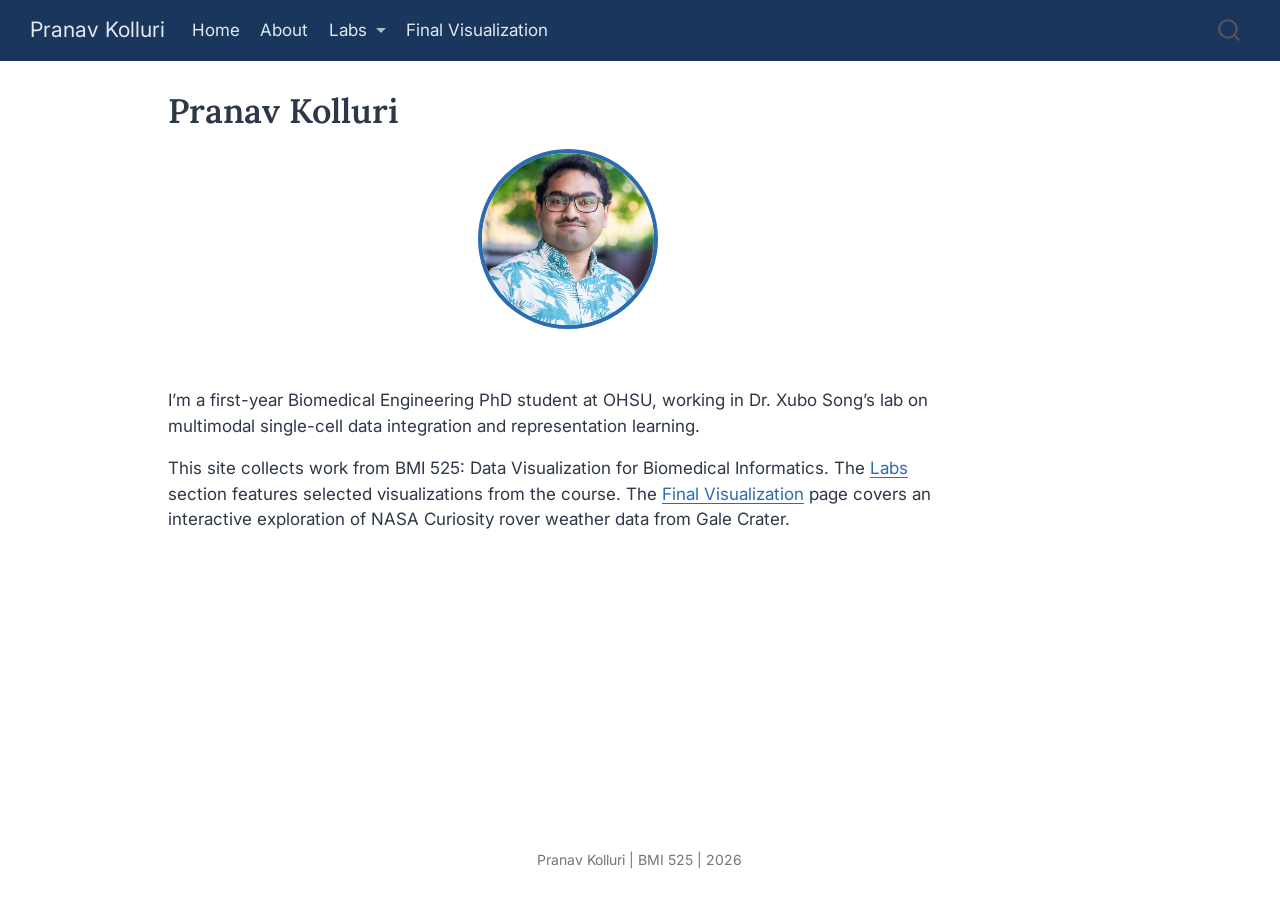
==== commit 88106588: "fixed broken index file from bad render" ====
--- a/docs/index.html
+++ b/docs/index.html
@@ -1,8 +1,593 @@
-<html xmlns="http://www.w3.org/1999/xhtml">    
-  <head>      
-    <title>Redirect to lab-shiny.html</title>      
-    <meta http-equiv="refresh" content="0;URL='lab-shiny.html'" />    
-  </head>    
-  <body> 
-  </body>  
-</html>     
+<!DOCTYPE html>
+<html xmlns="http://www.w3.org/1999/xhtml" lang="en" xml:lang="en"><head>
+
+<meta charset="utf-8">
+<meta name="generator" content="quarto-1.9.37">
+
+<meta name="viewport" content="width=device-width, initial-scale=1.0, user-scalable=yes">
+
+
+<title>Pranav Kolluri</title>
+<style>
+/* Default styles provided by pandoc.
+** See https://pandoc.org/MANUAL.html#variables-for-html for config info.
+*/
+code{white-space: pre-wrap;}
+span.smallcaps{font-variant: small-caps;}
+div.columns{display: flex; gap: min(4vw, 1.5em);}
+div.column{flex: auto; overflow-x: auto;}
+div.hanging-indent{margin-left: 1.5em; text-indent: -1.5em;}
+ul.task-list{list-style: none;}
+ul.task-list li input[type="checkbox"] {
+  width: 0.8em;
+  margin: 0 0.8em 0.2em -1em; /* quarto-specific, see https://github.com/quarto-dev/quarto-cli/issues/4556 */ 
+  vertical-align: middle;
+}
+</style>
+
+
+<script src="site_libs/quarto-nav/quarto-nav.js"></script>
+<script src="site_libs/quarto-nav/headroom.min.js"></script>
+<script src="site_libs/clipboard/clipboard.min.js"></script>
+<script src="site_libs/quarto-search/autocomplete.umd.js"></script>
+<script src="site_libs/quarto-search/fuse.min.js"></script>
+<script src="site_libs/quarto-search/quarto-search.js"></script>
+<meta name="quarto:offset" content="./">
+<script src="site_libs/quarto-html/quarto.js" type="module"></script>
+<script src="site_libs/quarto-html/tabsets/tabsets.js" type="module"></script>
+<script src="site_libs/quarto-html/popper.min.js"></script>
+<script src="site_libs/quarto-html/tippy.umd.min.js"></script>
+<script src="site_libs/quarto-html/anchor.min.js"></script>
+<link href="site_libs/quarto-html/tippy.css" rel="stylesheet">
+<link href="site_libs/quarto-html/quarto-syntax-highlighting-7f8f88aac4f3542376d5c11b86a4c14d.css" rel="stylesheet" id="quarto-text-highlighting-styles">
+<script src="site_libs/bootstrap/bootstrap.min.js"></script>
+<link href="site_libs/bootstrap/bootstrap-icons.css" rel="stylesheet">
+<link href="site_libs/bootstrap/bootstrap-158031087360bce0ff56dc785ce39e06.min.css" rel="stylesheet" append-hash="true" id="quarto-bootstrap" data-mode="light">
+<script id="quarto-search-options" type="application/json">{
+  "location": "navbar",
+  "copy-button": false,
+  "collapse-after": 3,
+  "panel-placement": "end",
+  "type": "overlay",
+  "limit": 50,
+  "keyboard-shortcut": [
+    "f",
+    "/",
+    "s"
+  ],
+  "show-item-context": false,
+  "language": {
+    "search-no-results-text": "No results",
+    "search-matching-documents-text": "matching documents",
+    "search-copy-link-title": "Copy link to search",
+    "search-hide-matches-text": "Hide additional matches",
+    "search-more-match-text": "more match in this document",
+    "search-more-matches-text": "more matches in this document",
+    "search-clear-button-title": "Clear",
+    "search-text-placeholder": "",
+    "search-detached-cancel-button-title": "Cancel",
+    "search-submit-button-title": "Submit",
+    "search-label": "Search"
+  }
+}</script>
+
+
+<link rel="stylesheet" href="styles.css">
+</head>
+
+<body class="nav-fixed quarto-light">
+
+<div id="quarto-search-results"></div>
+  <header id="quarto-header" class="headroom fixed-top">
+    <nav class="navbar navbar-expand-lg " data-bs-theme="dark">
+      <div class="navbar-container container-fluid">
+      <div class="navbar-brand-container mx-auto">
+    <a class="navbar-brand" href="./index.html">
+    <span class="navbar-title">Pranav Kolluri</span>
+    </a>
+  </div>
+            <div id="quarto-search" class="" title="Search"></div>
+          <button class="navbar-toggler" type="button" data-bs-toggle="collapse" data-bs-target="#navbarCollapse" aria-controls="navbarCollapse" role="menu" aria-expanded="false" aria-label="Toggle navigation" onclick="if (window.quartoToggleHeadroom) { window.quartoToggleHeadroom(); }">
+  <span class="navbar-toggler-icon"></span>
+</button>
+          <div class="collapse navbar-collapse" id="navbarCollapse">
+            <ul class="navbar-nav navbar-nav-scroll me-auto">
+  <li class="nav-item">
+    <a class="nav-link active" href="./index.html" aria-current="page"> 
+<span class="menu-text">Home</span></a>
+  </li>  
+  <li class="nav-item">
+    <a class="nav-link" href="./about.html"> 
+<span class="menu-text">About</span></a>
+  </li>  
+  <li class="nav-item dropdown ">
+    <a class="nav-link dropdown-toggle" href="#" id="nav-menu-labs" role="link" data-bs-toggle="dropdown" aria-expanded="false">
+ <span class="menu-text">Labs</span>
+    </a>
+    <ul class="dropdown-menu" aria-labelledby="nav-menu-labs">    
+        <li>
+    <a class="dropdown-item" href="./lab-moma.html">
+ <span class="dropdown-text">Lab 2: MoMA</span></a>
+  </li>  
+        <li>
+    <a class="dropdown-item" href="./lab-color.html">
+ <span class="dropdown-text">Lab 3: Color</span></a>
+  </li>  
+        <li>
+    <a class="dropdown-item" href="./lab-maps.html">
+ <span class="dropdown-text">Lab 7: Maps</span></a>
+  </li>  
+        <li>
+    <a class="dropdown-item" href="./lab-shiny.html">
+ <span class="dropdown-text">Lab 8: Shiny</span></a>
+  </li>  
+    </ul>
+  </li>
+  <li class="nav-item">
+    <a class="nav-link" href="./final.html"> 
+<span class="menu-text">Final Visualization</span></a>
+  </li>  
+</ul>
+          </div> <!-- /navcollapse -->
+            <div class="quarto-navbar-tools">
+</div>
+      </div> <!-- /container-fluid -->
+    </nav>
+</header>
+<!-- content -->
+<div id="quarto-content" class="quarto-container page-columns page-rows-contents page-layout-article page-navbar">
+<!-- sidebar -->
+<!-- margin-sidebar -->
+    <div id="quarto-margin-sidebar" class="sidebar margin-sidebar zindex-bottom">
+        
+    </div>
+<!-- main -->
+<main class="content" id="quarto-document-content">
+
+<header id="title-block-header" class="quarto-title-block default">
+<div class="quarto-title">
+<h1 class="title">Pranav Kolluri</h1>
+</div>
+
+
+
+<div class="quarto-title-meta">
+
+    
+  
+    
+  </div>
+  
+
+
+</header>
+
+
+<p><img src="images/pjk_headshot.jpg" class="profile-photo img-fluid"></p>
+<div class="hero-text">
+<p>I’m a first-year Biomedical Engineering PhD student at OHSU, working in Dr.&nbsp;Xubo Song’s lab on multimodal single-cell data integration and representation learning.</p>
+<p>This site collects work from BMI 525: Data Visualization for Biomedical Informatics. The <a href="./lab-moma.html">Labs</a> section features selected visualizations from the course. The <a href="./final.html">Final Visualization</a> page covers an interactive exploration of NASA Curiosity rover weather data from Gale Crater.</p>
+</div>
+
+
+
+</main> <!-- /main -->
+<script id="quarto-html-after-body" type="application/javascript">
+  window.document.addEventListener("DOMContentLoaded", function (event) {
+    const icon = "";
+    const anchorJS = new window.AnchorJS();
+    anchorJS.options = {
+      placement: 'right',
+      icon: icon
+    };
+    anchorJS.add('.anchored');
+    const isCodeAnnotation = (el) => {
+      for (const clz of el.classList) {
+        if (clz.startsWith('code-annotation-')) {                     
+          return true;
+        }
+      }
+      return false;
+    }
+    const onCopySuccess = function(e) {
+      // button target
+      const button = e.trigger;
+      // don't keep focus
+      button.blur();
+      // flash "checked"
+      button.classList.add('code-copy-button-checked');
+      var currentTitle = button.getAttribute("title");
+      button.setAttribute("title", "Copied!");
+      let tooltip;
+      if (window.bootstrap) {
+        button.setAttribute("data-bs-toggle", "tooltip");
+        button.setAttribute("data-bs-placement", "left");
+        button.setAttribute("data-bs-title", "Copied!");
+        tooltip = new bootstrap.Tooltip(button, 
+          { trigger: "manual", 
+            customClass: "code-copy-button-tooltip",
+            offset: [0, -8]});
+        tooltip.show();    
+      }
+      setTimeout(function() {
+        if (tooltip) {
+          tooltip.hide();
+          button.removeAttribute("data-bs-title");
+          button.removeAttribute("data-bs-toggle");
+          button.removeAttribute("data-bs-placement");
+        }
+        button.setAttribute("title", currentTitle);
+        button.classList.remove('code-copy-button-checked');
+      }, 1000);
+      // clear code selection
+      e.clearSelection();
+    }
+    const getTextToCopy = function(trigger) {
+      const outerScaffold = trigger.parentElement.cloneNode(true);
+      const codeEl = outerScaffold.querySelector('code');
+      for (const childEl of codeEl.children) {
+        if (isCodeAnnotation(childEl)) {
+          childEl.remove();
+        }
+      }
+      return codeEl.innerText;
+    }
+    const clipboard = new window.ClipboardJS('.code-copy-button:not([data-in-quarto-modal])', {
+      text: getTextToCopy
+    });
+    clipboard.on('success', onCopySuccess);
+    if (window.document.getElementById('quarto-embedded-source-code-modal')) {
+      const clipboardModal = new window.ClipboardJS('.code-copy-button[data-in-quarto-modal]', {
+        text: getTextToCopy,
+        container: window.document.getElementById('quarto-embedded-source-code-modal')
+      });
+      clipboardModal.on('success', onCopySuccess);
+    }
+      var localhostRegex = new RegExp(/^(?:http|https):\/\/localhost\:?[0-9]*\//);
+      var mailtoRegex = new RegExp(/^mailto:/);
+        var filterRegex = new RegExp('/' + window.location.host + '/');
+      var isInternal = (href) => {
+          return filterRegex.test(href) || localhostRegex.test(href) || mailtoRegex.test(href);
+      }
+      // Inspect non-navigation links and adorn them if external
+     var links = window.document.querySelectorAll('a[href]:not(.nav-link):not(.navbar-brand):not(.toc-action):not(.sidebar-link):not(.sidebar-item-toggle):not(.pagination-link):not(.no-external):not([aria-hidden]):not(.dropdown-item):not(.quarto-navigation-tool):not(.about-link)');
+      for (var i=0; i<links.length; i++) {
+        const link = links[i];
+        if (!isInternal(link.href)) {
+          // undo the damage that might have been done by quarto-nav.js in the case of
+          // links that we want to consider external
+          if (link.dataset.originalHref !== undefined) {
+            link.href = link.dataset.originalHref;
+          }
+        }
+      }
+    function tippyHover(el, contentFn, onTriggerFn, onUntriggerFn) {
+      const config = {
+        allowHTML: true,
+        maxWidth: 500,
+        delay: 100,
+        arrow: false,
+        appendTo: function(el) {
+            return el.parentElement;
+        },
+        interactive: true,
+        interactiveBorder: 10,
+        theme: 'quarto',
+        placement: 'bottom-start',
+      };
+      if (contentFn) {
+        config.content = contentFn;
+      }
+      if (onTriggerFn) {
+        config.onTrigger = onTriggerFn;
+      }
+      if (onUntriggerFn) {
+        config.onUntrigger = onUntriggerFn;
+      }
+      window.tippy(el, config); 
+    }
+    const noterefs = window.document.querySelectorAll('a[role="doc-noteref"]');
+    for (var i=0; i<noterefs.length; i++) {
+      const ref = noterefs[i];
+      tippyHover(ref, function() {
+        // use id or data attribute instead here
+        let href = ref.getAttribute('data-footnote-href') || ref.getAttribute('href');
+        try { href = new URL(href).hash; } catch {}
+        const id = href.replace(/^#\/?/, "");
+        const note = window.document.getElementById(id);
+        if (note) {
+          return note.innerHTML;
+        } else {
+          return "";
+        }
+      });
+    }
+    const xrefs = window.document.querySelectorAll('a.quarto-xref');
+    const processXRef = (id, note) => {
+      // Strip column container classes
+      const stripColumnClz = (el) => {
+        el.classList.remove("page-full", "page-columns");
+        if (el.children) {
+          for (const child of el.children) {
+            stripColumnClz(child);
+          }
+        }
+      }
+      stripColumnClz(note)
+      if (id === null || id.startsWith('sec-')) {
+        // Special case sections, only their first couple elements
+        const container = document.createElement("div");
+        if (note.children && note.children.length > 2) {
+          container.appendChild(note.children[0].cloneNode(true));
+          for (let i = 1; i < note.children.length; i++) {
+            const child = note.children[i];
+            if (child.tagName === "P" && child.innerText === "") {
+              continue;
+            } else {
+              container.appendChild(child.cloneNode(true));
+              break;
+            }
+          }
+          if (window.Quarto?.typesetMath) {
+            window.Quarto.typesetMath(container);
+          }
+          return container.innerHTML
+        } else {
+          if (window.Quarto?.typesetMath) {
+            window.Quarto.typesetMath(note);
+          }
+          return note.innerHTML;
+        }
+      } else {
+        // Remove any anchor links if they are present
+        const anchorLink = note.querySelector('a.anchorjs-link');
+        if (anchorLink) {
+          anchorLink.remove();
+        }
+        if (window.Quarto?.typesetMath) {
+          window.Quarto.typesetMath(note);
+        }
+        if (note.classList.contains("callout")) {
+          return note.outerHTML;
+        } else {
+          return note.innerHTML;
+        }
+      }
+    }
+    for (var i=0; i<xrefs.length; i++) {
+      const xref = xrefs[i];
+      tippyHover(xref, undefined, function(instance) {
+        instance.disable();
+        let url = xref.getAttribute('href');
+        let hash = undefined; 
+        if (url.startsWith('#')) {
+          hash = url;
+        } else {
+          try { hash = new URL(url).hash; } catch {}
+        }
+        if (hash) {
+          const id = hash.replace(/^#\/?/, "");
+          const note = window.document.getElementById(id);
+          if (note !== null) {
+            try {
+              const html = processXRef(id, note.cloneNode(true));
+              instance.setContent(html);
+            } finally {
+              instance.enable();
+              instance.show();
+            }
+          } else {
+            // See if we can fetch this
+            fetch(url.split('#')[0])
+            .then(res => res.text())
+            .then(html => {
+              const parser = new DOMParser();
+              const htmlDoc = parser.parseFromString(html, "text/html");
+              const note = htmlDoc.getElementById(id);
+              if (note !== null) {
+                const html = processXRef(id, note);
+                instance.setContent(html);
+              } 
+            }).finally(() => {
+              instance.enable();
+              instance.show();
+            });
+          }
+        } else {
+          // See if we can fetch a full url (with no hash to target)
+          // This is a special case and we should probably do some content thinning / targeting
+          fetch(url)
+          .then(res => res.text())
+          .then(html => {
+            const parser = new DOMParser();
+            const htmlDoc = parser.parseFromString(html, "text/html");
+            const note = htmlDoc.querySelector('main.content');
+            if (note !== null) {
+              // This should only happen for chapter cross references
+              // (since there is no id in the URL)
+              // remove the first header
+              if (note.children.length > 0 && note.children[0].tagName === "HEADER") {
+                note.children[0].remove();
+              }
+              const html = processXRef(null, note);
+              instance.setContent(html);
+            } 
+          }).finally(() => {
+            instance.enable();
+            instance.show();
+          });
+        }
+      }, function(instance) {
+      });
+    }
+        let selectedAnnoteEl;
+        const selectorForAnnotation = ( cell, annotation) => {
+          let cellAttr = 'data-code-cell="' + cell + '"';
+          let lineAttr = 'data-code-annotation="' +  annotation + '"';
+          const selector = 'span[' + cellAttr + '][' + lineAttr + ']';
+          return selector;
+        }
+        const selectCodeLines = (annoteEl) => {
+          const doc = window.document;
+          const targetCell = annoteEl.getAttribute("data-target-cell");
+          const targetAnnotation = annoteEl.getAttribute("data-target-annotation");
+          const annoteSpan = window.document.querySelector(selectorForAnnotation(targetCell, targetAnnotation));
+          const lines = annoteSpan.getAttribute("data-code-lines").split(",");
+          const lineIds = lines.map((line) => {
+            return targetCell + "-" + line;
+          })
+          let top = null;
+          let height = null;
+          let parent = null;
+          if (lineIds.length > 0) {
+              //compute the position of the single el (top and bottom and make a div)
+              const el = window.document.getElementById(lineIds[0]);
+              top = el.offsetTop;
+              height = el.offsetHeight;
+              parent = el.parentElement.parentElement;
+            if (lineIds.length > 1) {
+              const lastEl = window.document.getElementById(lineIds[lineIds.length - 1]);
+              const bottom = lastEl.offsetTop + lastEl.offsetHeight;
+              height = bottom - top;
+            }
+            if (top !== null && height !== null && parent !== null) {
+              // cook up a div (if necessary) and position it 
+              let div = window.document.getElementById("code-annotation-line-highlight");
+              if (div === null) {
+                div = window.document.createElement("div");
+                div.setAttribute("id", "code-annotation-line-highlight");
+                div.style.position = 'absolute';
+                parent.appendChild(div);
+              }
+              div.style.top = top - 2 + "px";
+              div.style.height = height + 4 + "px";
+              div.style.left = 0;
+              let gutterDiv = window.document.getElementById("code-annotation-line-highlight-gutter");
+              if (gutterDiv === null) {
+                gutterDiv = window.document.createElement("div");
+                gutterDiv.setAttribute("id", "code-annotation-line-highlight-gutter");
+                gutterDiv.style.position = 'absolute';
+                const codeCell = window.document.getElementById(targetCell);
+                const gutter = codeCell.querySelector('.code-annotation-gutter');
+                gutter.appendChild(gutterDiv);
+              }
+              gutterDiv.style.top = top - 2 + "px";
+              gutterDiv.style.height = height + 4 + "px";
+            }
+            selectedAnnoteEl = annoteEl;
+          }
+        };
+        const unselectCodeLines = () => {
+          const elementsIds = ["code-annotation-line-highlight", "code-annotation-line-highlight-gutter"];
+          elementsIds.forEach((elId) => {
+            const div = window.document.getElementById(elId);
+            if (div) {
+              div.remove();
+            }
+          });
+          selectedAnnoteEl = undefined;
+        };
+          // Handle positioning of the toggle
+      window.addEventListener(
+        "resize",
+        throttle(() => {
+          elRect = undefined;
+          if (selectedAnnoteEl) {
+            selectCodeLines(selectedAnnoteEl);
+          }
+        }, 10)
+      );
+      function throttle(fn, ms) {
+      let throttle = false;
+      let timer;
+        return (...args) => {
+          if(!throttle) { // first call gets through
+              fn.apply(this, args);
+              throttle = true;
+          } else { // all the others get throttled
+              if(timer) clearTimeout(timer); // cancel #2
+              timer = setTimeout(() => {
+                fn.apply(this, args);
+                timer = throttle = false;
+              }, ms);
+          }
+        };
+      }
+        // Attach click handler to the DT
+        const annoteDls = window.document.querySelectorAll('dt[data-target-cell]');
+        for (const annoteDlNode of annoteDls) {
+          annoteDlNode.addEventListener('click', (event) => {
+            const clickedEl = event.target;
+            if (clickedEl !== selectedAnnoteEl) {
+              unselectCodeLines();
+              const activeEl = window.document.querySelector('dt[data-target-cell].code-annotation-active');
+              if (activeEl) {
+                activeEl.classList.remove('code-annotation-active');
+              }
+              selectCodeLines(clickedEl);
+              clickedEl.classList.add('code-annotation-active');
+            } else {
+              // Unselect the line
+              unselectCodeLines();
+              clickedEl.classList.remove('code-annotation-active');
+            }
+          });
+        }
+    const findCites = (el) => {
+      const parentEl = el.parentElement;
+      if (parentEl) {
+        const cites = parentEl.dataset.cites;
+        if (cites) {
+          return {
+            el,
+            cites: cites.split(' ')
+          };
+        } else {
+          return findCites(el.parentElement)
+        }
+      } else {
+        return undefined;
+      }
+    };
+    var bibliorefs = window.document.querySelectorAll('a[role="doc-biblioref"]');
+    for (var i=0; i<bibliorefs.length; i++) {
+      const ref = bibliorefs[i];
+      const citeInfo = findCites(ref);
+      if (citeInfo) {
+        tippyHover(citeInfo.el, function() {
+          var popup = window.document.createElement('div');
+          citeInfo.cites.forEach(function(cite) {
+            var citeDiv = window.document.createElement('div');
+            citeDiv.classList.add('hanging-indent');
+            citeDiv.classList.add('csl-entry');
+            var biblioDiv = window.document.getElementById('ref-' + cite);
+            if (biblioDiv) {
+              citeDiv.innerHTML = biblioDiv.innerHTML;
+            }
+            popup.appendChild(citeDiv);
+          });
+          return popup.innerHTML;
+        });
+      }
+    }
+  });
+  </script>
+</div> <!-- /content -->
+<footer class="footer">
+  <div class="nav-footer">
+    <div class="nav-footer-left">
+      &nbsp;
+    </div>   
+    <div class="nav-footer-center">
+<p>Pranav Kolluri | BMI 525 | 2026</p>
+</div>
+    <div class="nav-footer-right">
+      &nbsp;
+    </div>
+  </div>
+</footer>
+
+
+
+
+</body></html>
--- a/docs/site_libs/quarto-html/tippy.css
+++ b/docs/site_libs/quarto-html/tippy.css
@@ -0,0 +1 @@
+.tippy-box[data-animation=fade][data-state=hidden]{opacity:0}[data-tippy-root]{max-width:calc(100vw - 10px)}.tippy-box{position:relative;background-color:#333;color:#fff;border-radius:4px;font-size:14px;line-height:1.4;white-space:normal;outline:0;transition-property:transform,visibility,opacity}.tippy-box[data-placement^=top]>.tippy-arrow{bottom:0}.tippy-box[data-placement^=top]>.tippy-arrow:before{bottom:-7px;left:0;border-width:8px 8px 0;border-top-color:initial;transform-origin:center top}.tippy-box[data-placement^=bottom]>.tippy-arrow{top:0}.tippy-box[data-placement^=bottom]>.tippy-arrow:before{top:-7px;left:0;border-width:0 8px 8px;border-bottom-color:initial;transform-origin:center bottom}.tippy-box[data-placement^=left]>.tippy-arrow{right:0}.tippy-box[data-placement^=left]>.tippy-arrow:before{border-width:8px 0 8px 8px;border-left-color:initial;right:-7px;transform-origin:center left}.tippy-box[data-placement^=right]>.tippy-arrow{left:0}.tippy-box[data-placement^=right]>.tippy-arrow:before{left:-7px;border-width:8px 8px 8px 0;border-right-color:initial;transform-origin:center right}.tippy-box[data-inertia][data-state=visible]{transition-timing-function:cubic-bezier(.54,1.5,.38,1.11)}.tippy-arrow{width:16px;height:16px;color:#333}.tippy-arrow:before{content:"";position:absolute;border-color:transparent;border-style:solid}.tippy-content{position:relative;padding:5px 9px;z-index:1}
--- a/docs/site_libs/quarto-html/quarto-syntax-highlighting-7f8f88aac4f3542376d5c11b86a4c14d.css
+++ b/docs/site_libs/quarto-html/quarto-syntax-highlighting-7f8f88aac4f3542376d5c11b86a4c14d.css
@@ -0,0 +1,236 @@
+/* quarto syntax highlight colors */
+:root {
+  --quarto-hl-ot-color: #003B4F;
+  --quarto-hl-at-color: #657422;
+  --quarto-hl-ss-color: #20794D;
+  --quarto-hl-an-color: #5E5E5E;
+  --quarto-hl-fu-color: #4758AB;
+  --quarto-hl-st-color: #20794D;
+  --quarto-hl-cf-color: #003B4F;
+  --quarto-hl-op-color: #5E5E5E;
+  --quarto-hl-er-color: #AD0000;
+  --quarto-hl-bn-color: #AD0000;
+  --quarto-hl-al-color: #AD0000;
+  --quarto-hl-va-color: #111111;
+  --quarto-hl-bu-color: inherit;
+  --quarto-hl-ex-color: inherit;
+  --quarto-hl-pp-color: #AD0000;
+  --quarto-hl-in-color: #5E5E5E;
+  --quarto-hl-vs-color: #20794D;
+  --quarto-hl-wa-color: #5E5E5E;
+  --quarto-hl-do-color: #5E5E5E;
+  --quarto-hl-im-color: #00769E;
+  --quarto-hl-ch-color: #20794D;
+  --quarto-hl-dt-color: #AD0000;
+  --quarto-hl-fl-color: #AD0000;
+  --quarto-hl-co-color: #5E5E5E;
+  --quarto-hl-cv-color: #5E5E5E;
+  --quarto-hl-cn-color: #8f5902;
+  --quarto-hl-sc-color: #5E5E5E;
+  --quarto-hl-dv-color: #AD0000;
+  --quarto-hl-kw-color: #003B4F;
+}
+
+/* other quarto variables */
+:root {
+  --quarto-font-monospace: SFMono-Regular, Menlo, Monaco, Consolas, "Liberation Mono", "Courier New", monospace;
+}
+
+/* syntax highlight based on Pandoc's rules */
+pre > code.sourceCode > span {
+  color: #003B4F;
+}
+
+code.sourceCode > span {
+  color: #003B4F;
+}
+
+div.sourceCode,
+div.sourceCode pre.sourceCode {
+  color: #003B4F;
+}
+
+/* Normal */
+code span {
+  color: #003B4F;
+}
+
+/* Alert */
+code span.al {
+  color: #AD0000;
+  font-style: inherit;
+}
+
+/* Annotation */
+code span.an {
+  color: #5E5E5E;
+  font-style: inherit;
+}
+
+/* Attribute */
+code span.at {
+  color: #657422;
+  font-style: inherit;
+}
+
+/* BaseN */
+code span.bn {
+  color: #AD0000;
+  font-style: inherit;
+}
+
+/* BuiltIn */
+code span.bu {
+  font-style: inherit;
+}
+
+/* ControlFlow */
+code span.cf {
+  color: #003B4F;
+  font-weight: bold;
+  font-style: inherit;
+}
+
+/* Char */
+code span.ch {
+  color: #20794D;
+  font-style: inherit;
+}
+
+/* Constant */
+code span.cn {
+  color: #8f5902;
+  font-style: inherit;
+}
+
+/* Comment */
+code span.co {
+  color: #5E5E5E;
+  font-style: inherit;
+}
+
+/* CommentVar */
+code span.cv {
+  color: #5E5E5E;
+  font-style: italic;
+}
+
+/* Documentation */
+code span.do {
+  color: #5E5E5E;
+  font-style: italic;
+}
+
+/* DataType */
+code span.dt {
+  color: #AD0000;
+  font-style: inherit;
+}
+
+/* DecVal */
+code span.dv {
+  color: #AD0000;
+  font-style: inherit;
+}
+
+/* Error */
+code span.er {
+  color: #AD0000;
+  font-style: inherit;
+}
+
+/* Extension */
+code span.ex {
+  font-style: inherit;
+}
+
+/* Float */
+code span.fl {
+  color: #AD0000;
+  font-style: inherit;
+}
+
+/* Function */
+code span.fu {
+  color: #4758AB;
+  font-style: inherit;
+}
+
+/* Import */
+code span.im {
+  color: #00769E;
+  font-style: inherit;
+}
+
+/* Information */
+code span.in {
+  color: #5E5E5E;
+  font-style: inherit;
+}
+
+/* Keyword */
+code span.kw {
+  color: #003B4F;
+  font-weight: bold;
+  font-style: inherit;
+}
+
+/* Operator */
+code span.op {
+  color: #5E5E5E;
+  font-style: inherit;
+}
+
+/* Other */
+code span.ot {
+  color: #003B4F;
+  font-style: inherit;
+}
+
+/* Preprocessor */
+code span.pp {
+  color: #AD0000;
+  font-style: inherit;
+}
+
+/* SpecialChar */
+code span.sc {
+  color: #5E5E5E;
+  font-style: inherit;
+}
+
+/* SpecialString */
+code span.ss {
+  color: #20794D;
+  font-style: inherit;
+}
+
+/* String */
+code span.st {
+  color: #20794D;
+  font-style: inherit;
+}
+
+/* Variable */
+code span.va {
+  color: #111111;
+  font-style: inherit;
+}
+
+/* VerbatimString */
+code span.vs {
+  color: #20794D;
+  font-style: inherit;
+}
+
+/* Warning */
+code span.wa {
+  color: #5E5E5E;
+  font-style: italic;
+}
+
+.prevent-inlining {
+  content: "</";
+}
+
+/*# sourceMappingURL=789ad8cd35626ba772517505b42a116e.css.map */
--- a/docs/styles.css
+++ b/docs/styles.css
@@ -0,0 +1,55 @@
+@import url('https://fonts.googleapis.com/css2?family=Inter:ital,wght@0,300;0,400;0,600;1,400&family=Lora:wght@400;600&display=swap');
+
+body {
+  font-family: 'Inter', sans-serif;
+  font-weight: 400;
+  color: #2d3748;
+}
+
+h1, h2, h3, h4 {
+  font-family: 'Lora', serif;
+  font-weight: 600;
+}
+
+.navbar {
+  background-color: #1a365d !important;
+}
+
+.navbar-brand, .navbar .nav-link {
+  color: #e2e8f0 !important;
+}
+
+.navbar .nav-link:hover {
+  color: #ffffff !important;
+}
+
+a {
+  color: #2b6cb0;
+}
+
+a:hover {
+  color: #1a365d;
+}
+
+.hero-text {
+  padding: 2rem 0 1rem 0;
+}
+
+.profile-photo {
+  border-radius: 50%;
+  width: 180px;
+  height: 180px;
+  object-fit: cover;
+  object-position: center 20%;
+  border: 4px solid #2b6cb0;
+  display: block;
+  margin: 0 auto 1.5rem auto;
+}
+
+code {
+  font-size: 0.875em;
+}
+
+.figure-caption, figcaption {
+  text-align: center;
+}
